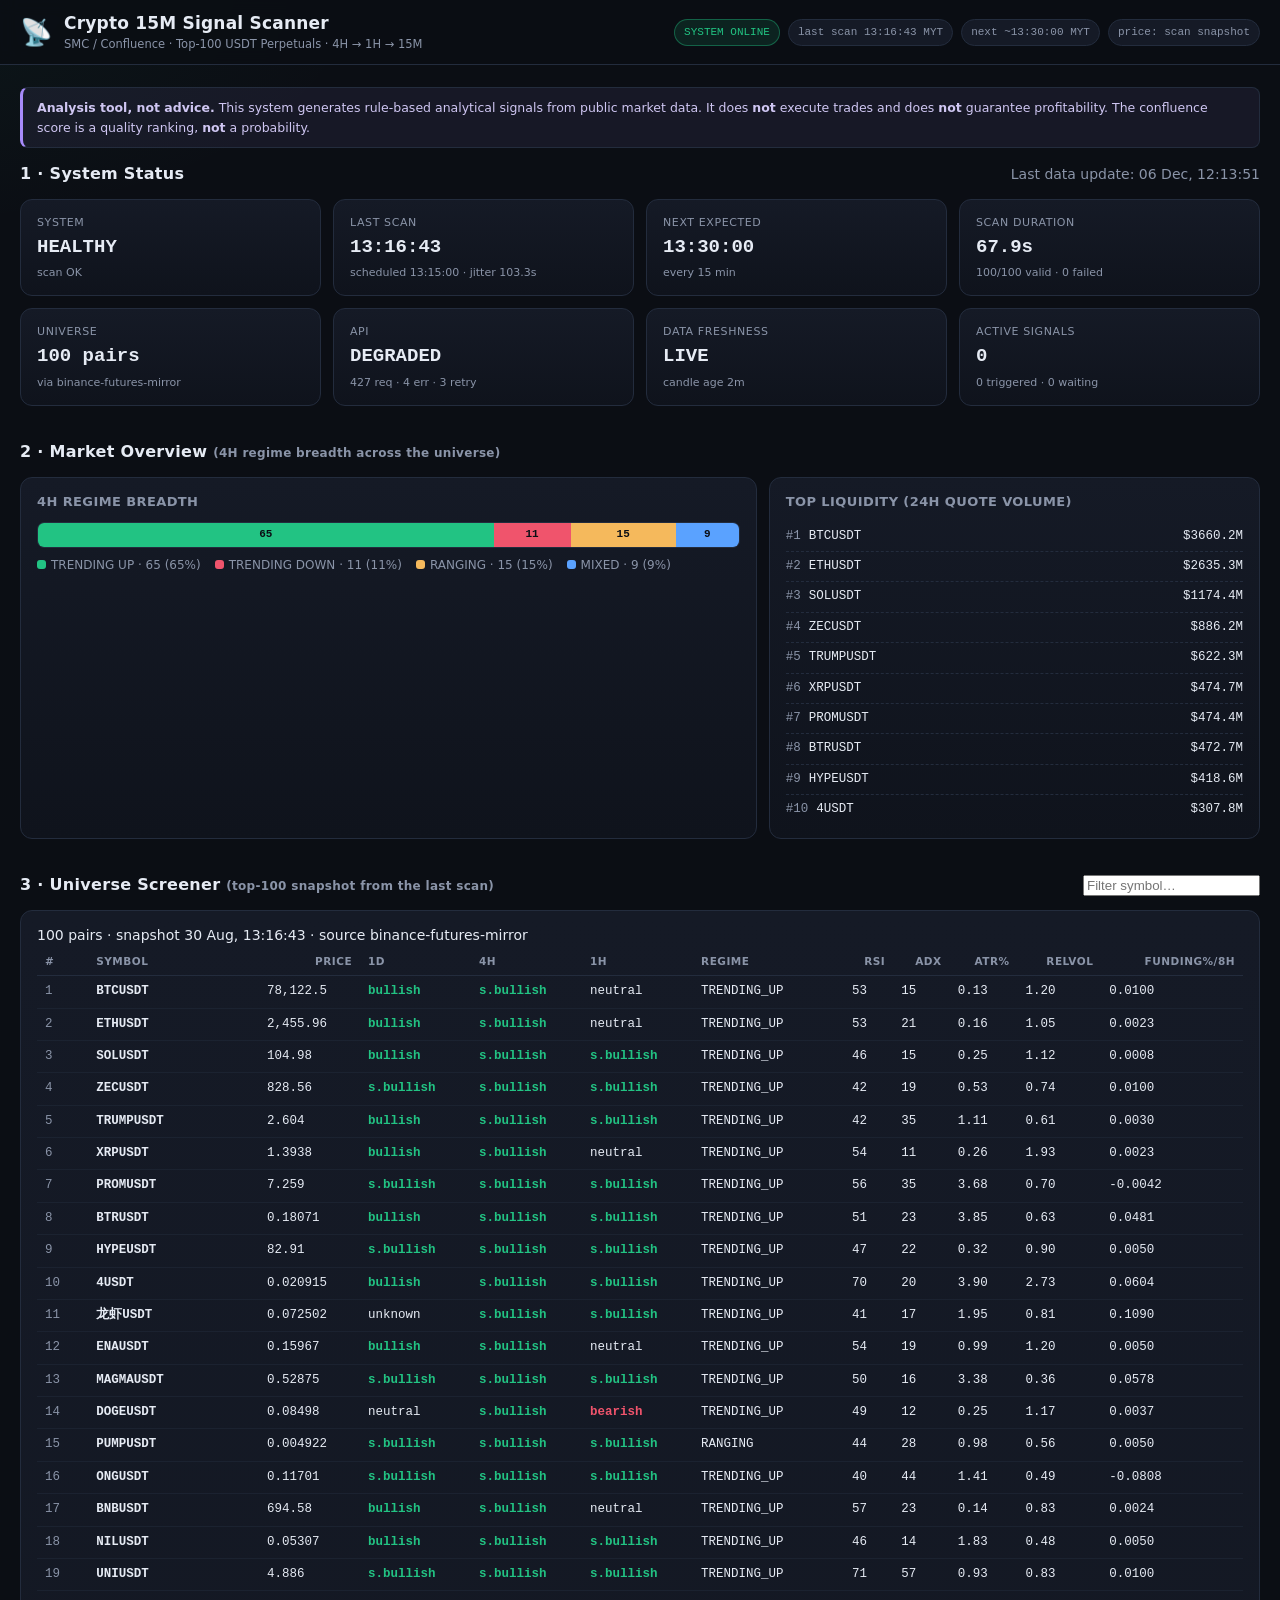
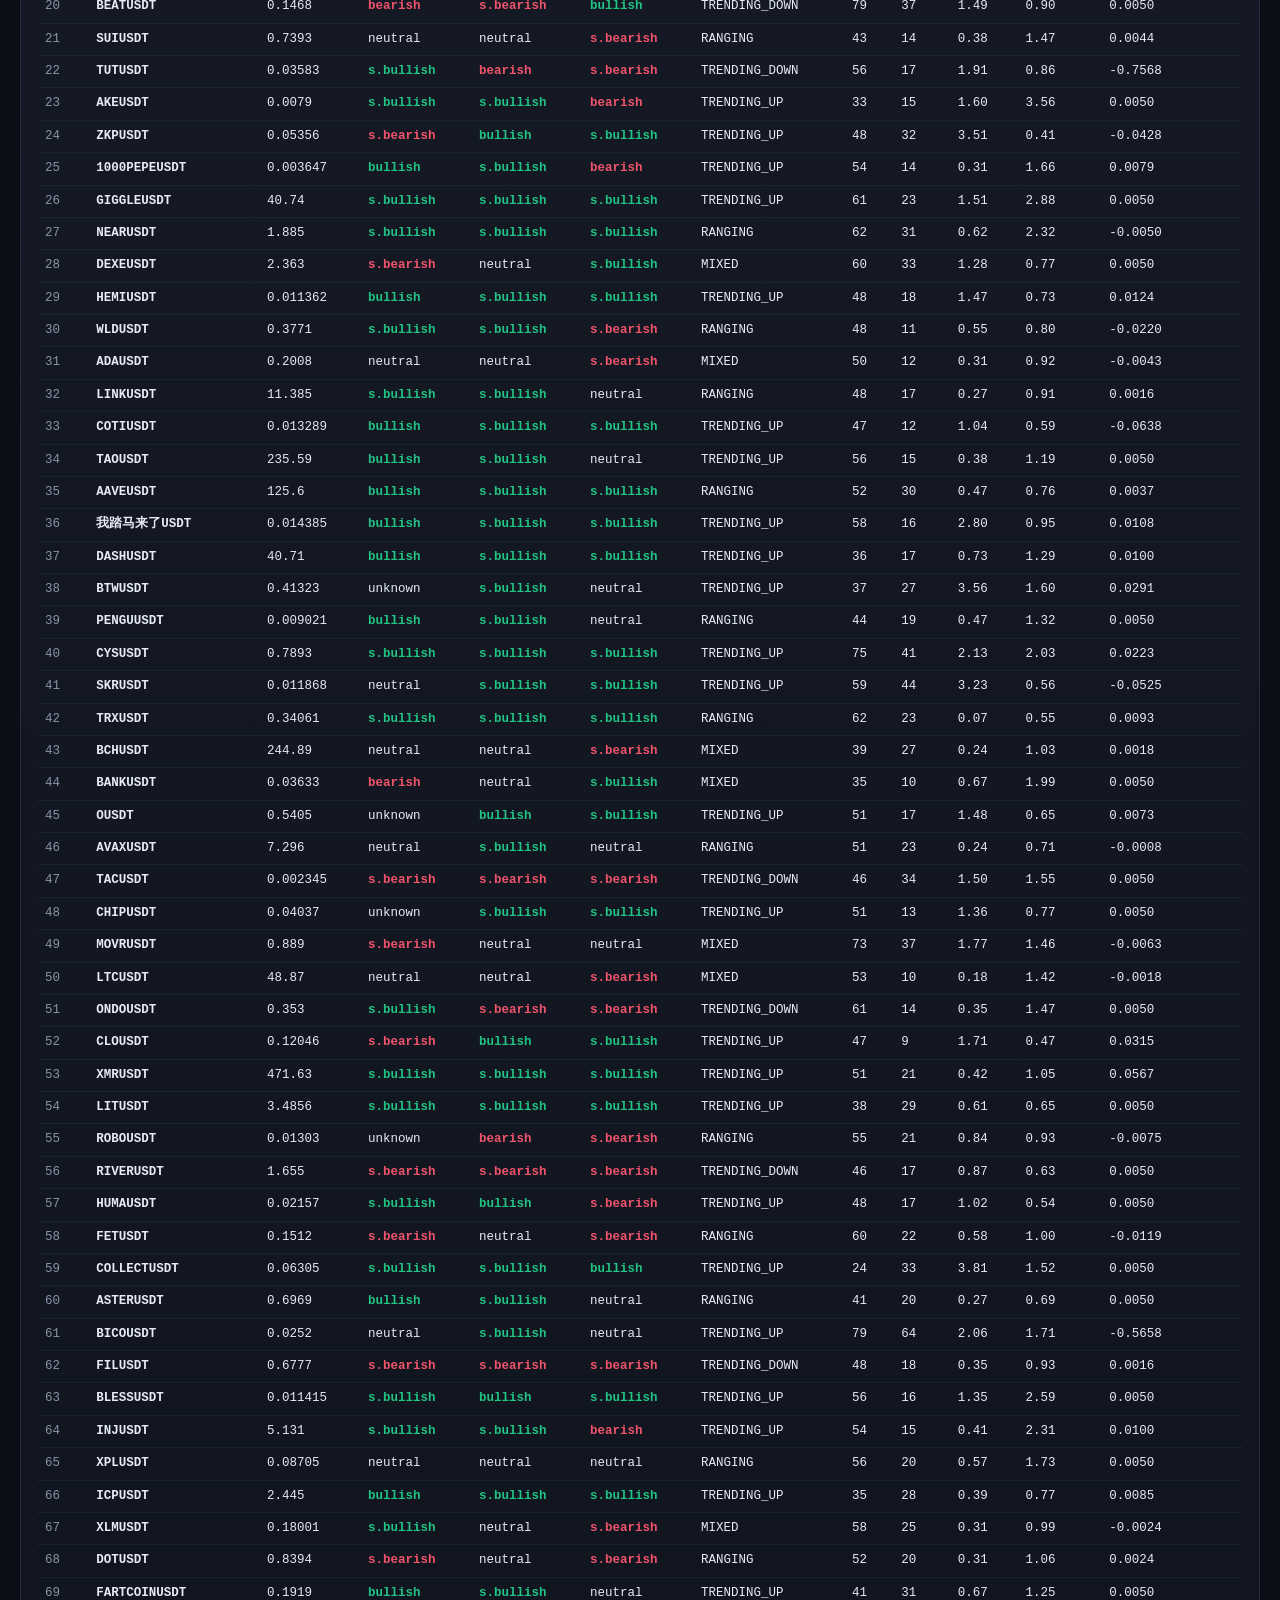
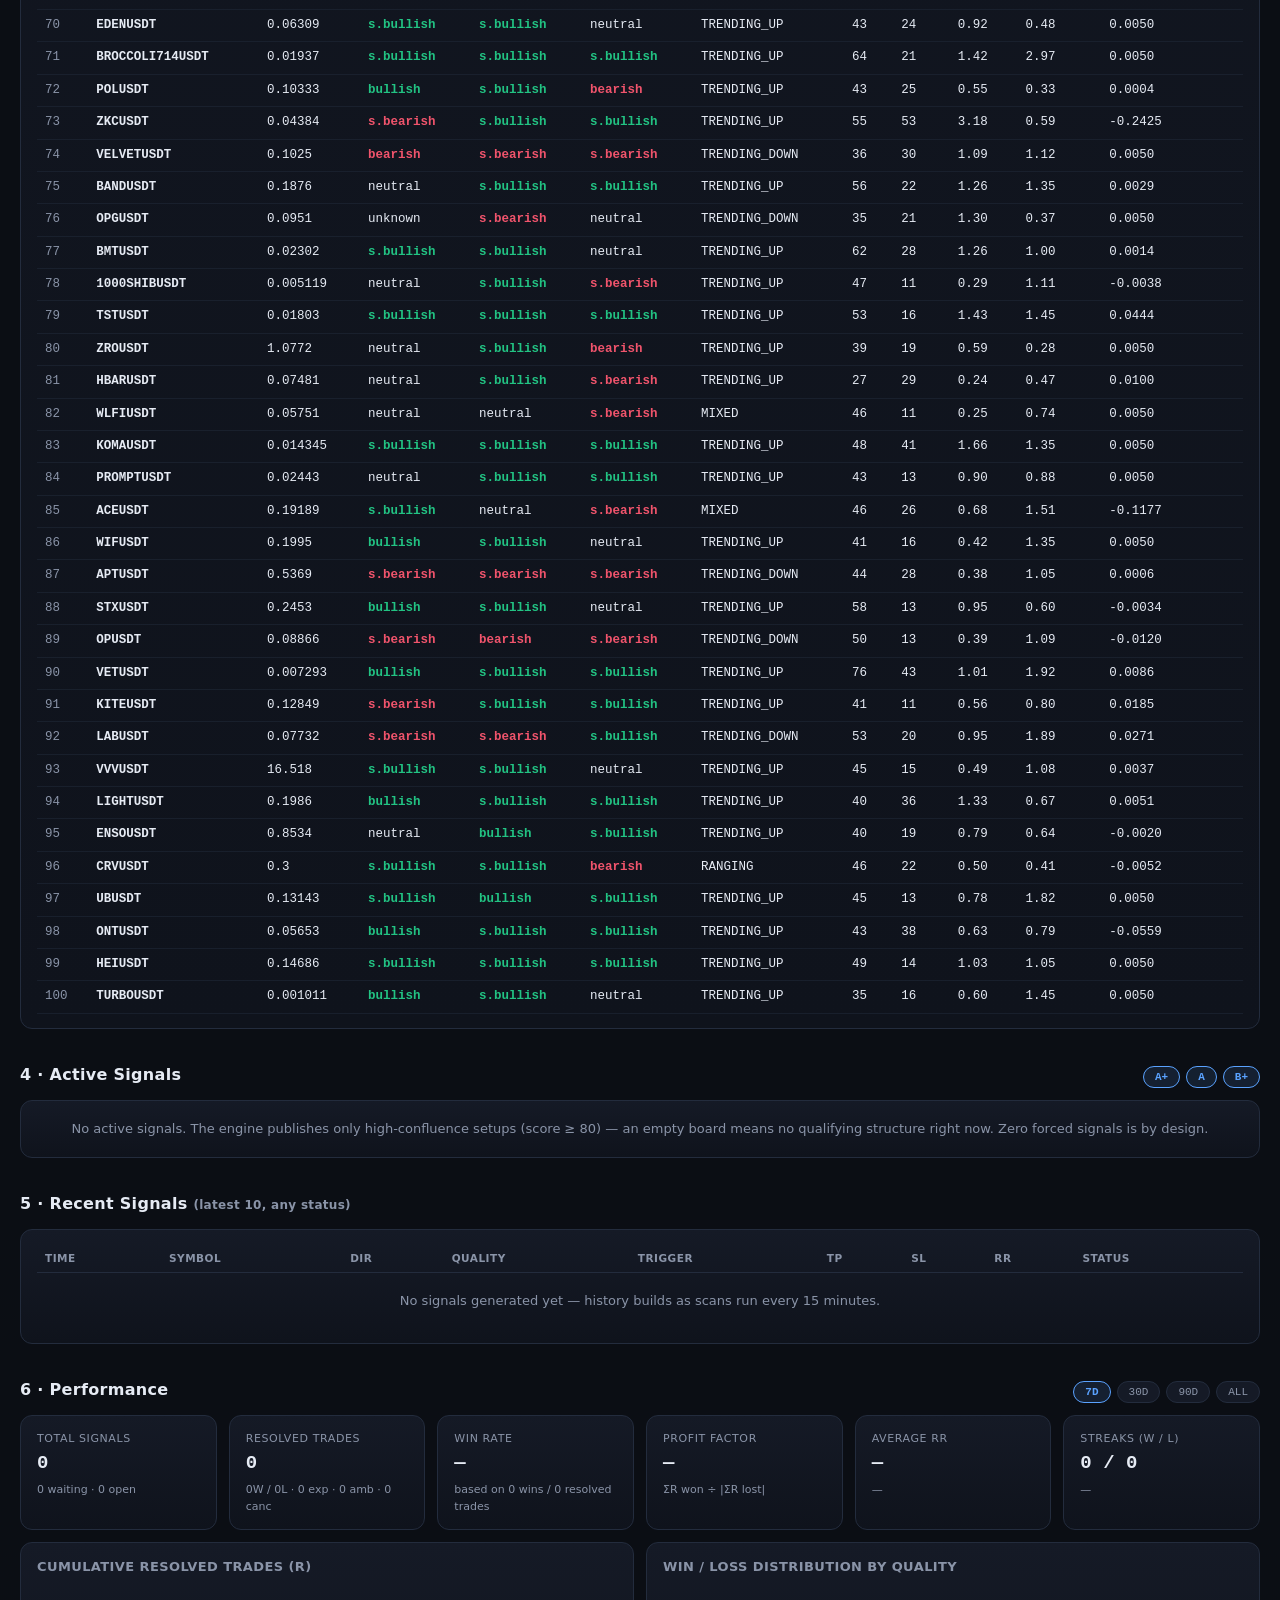
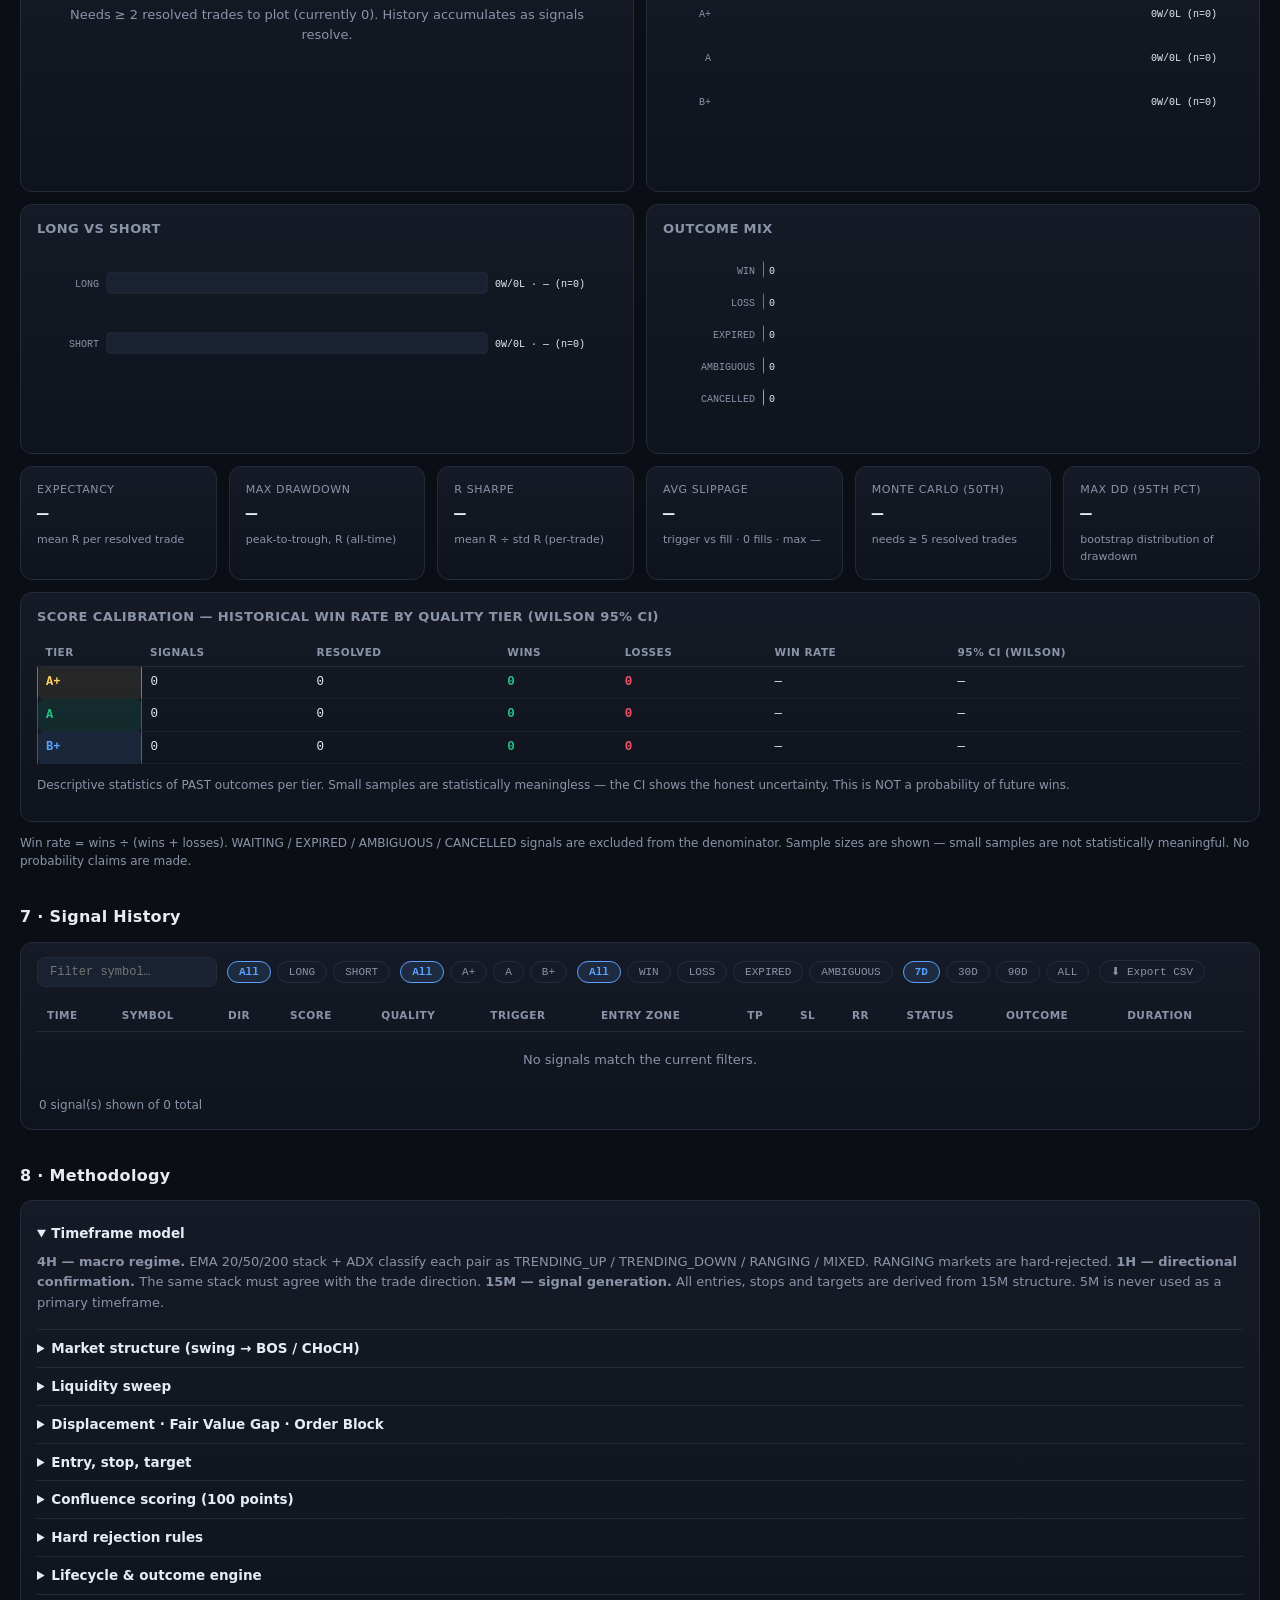
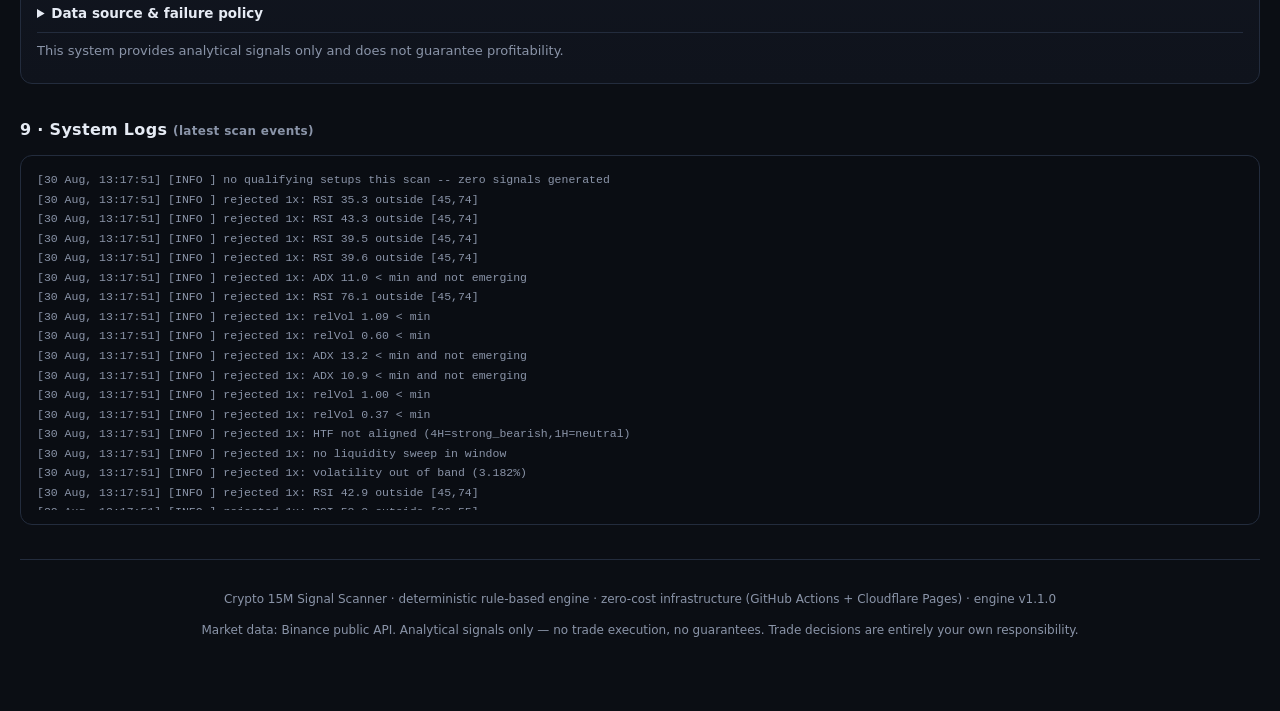
==== frontend/index.html @ 7f56899a "Add files via upload" ====
<!DOCTYPE html>
<html lang="en">
<head>
<meta charset="UTF-8">
<meta name="viewport" content="width=device-width, initial-scale=1.0">
<title>Crypto 15M Signal Scanner — SMC Confluence Dashboard</title>
<meta name="description" content="Rule-based multi-timeframe crypto signal scanner. Analytical signals only — not financial advice.">
<link rel="stylesheet" href="styles.css">
<link rel="manifest" href="manifest.webmanifest">
<link rel="icon" type="image/svg+xml" href="icon.svg">
<meta name="theme-color" content="#0b0e14">
<link rel="icon" href="data:image/svg+xml,<svg xmlns='http://www.w3.org/2000/svg' viewBox='0 0 100 100'><text y='.9em' font-size='90'>📡</text></svg>">
</head>
<body>
<header class="topbar">
  <div class="topbar-inner">
    <div class="brand">
      <span class="brand-icon">📡</span>
      <div>
        <h1>Crypto 15M Signal Scanner</h1>
        <p class="brand-sub">SMC / Confluence · Top-100 USDT Perpetuals · 4H → 1H → 15M</p>
      </div>
    </div>
    <div class="top-status" id="top-status">
      <span class="chip chip-idle" id="chip-health">…</span>
      <span class="chip" id="chip-lastscan">last scan —</span>
      <span class="chip" id="chip-nextscan">next —</span>
      <span class="chip" id="chip-price-mode">price feed —</span>
    </div>
  </div>
</header>

<main class="container">

  <div class="notice hidden" id="preview-notice">
    Data files can't be fetched in this context (opened as an offline file or a sandboxed
    preview). Showing the embedded snapshot instead — live prices still refresh in-browser
    when reachable. Host over HTTP (Cloudflare Pages / GitHub Pages / a local server) for
    fully auto-refreshing data.
  </div>
  <div class="notice warn hidden" id="health-notice"></div>
  <div class="notice disclaimer">
    <strong>Analysis tool, not advice.</strong> This system generates rule-based analytical
    signals from public market data. It does <strong>not</strong> execute trades and does
    <strong>not</strong> guarantee profitability. The confluence score is a quality ranking,
    <strong>not</strong> a probability.
  </div>

  <!-- ============ SYSTEM STATUS ============ -->
  <section id="system-status" class="section">
    <div class="section-head">
      <h2>1 · System Status</h2>
      <span class="muted" id="data-updated">Last data update: —</span>
    </div>
    <div class="grid grid-status">
      <div class="card stat"><span class="stat-label">System</span><span class="stat-value" id="st-system">—</span><span class="stat-sub" id="st-health-sub">—</span></div>
      <div class="card stat"><span class="stat-label">Last Scan</span><span class="stat-value" id="st-lastscan">—</span><span class="stat-sub" id="st-jitter">—</span></div>
      <div class="card stat"><span class="stat-label">Next Expected</span><span class="stat-value" id="st-nextscan">—</span><span class="stat-sub">every 15 min</span></div>
      <div class="card stat"><span class="stat-label">Scan Duration</span><span class="stat-value" id="st-duration">—</span><span class="stat-sub" id="st-symbols">—</span></div>
      <div class="card stat"><span class="stat-label">Universe</span><span class="stat-value" id="st-universe">—</span><span class="stat-sub" id="st-universe-src">—</span></div>
      <div class="card stat"><span class="stat-label">API</span><span class="stat-value" id="st-api">—</span><span class="stat-sub" id="st-api-reqs">—</span></div>
      <div class="card stat"><span class="stat-label">Data Freshness</span><span class="stat-value" id="st-fresh">—</span><span class="stat-sub" id="st-fresh-age">—</span></div>
      <div class="card stat"><span class="stat-label">Active Signals</span><span class="stat-value" id="st-active">—</span><span class="stat-sub" id="st-active-sub">—</span></div>
    </div>
  </section>

  <!-- ============ MARKET OVERVIEW ============ -->
  <section id="market-overview" class="section">
    <div class="section-head"><h2>2 · Market Overview <span class="muted small">(4H regime breadth across the universe)</span></h2></div>
    <div class="grid grid-overview">
      <div class="card overview-breadth">
        <h3>4H Regime Breadth</h3>
        <div class="breadth-bar" id="breadth-bar"></div>
        <div class="breadth-legend" id="breadth-legend"></div>
      </div>
      <div class="card overview-top">
        <h3>Top Liquidity (24h quote volume)</h3>
        <ol class="top-list" id="top-volume"></ol>
      </div>
    </div>
  </section>

  <!-- ============ SCREENER ============ -->
  <section id="screener" class="section">
    <div class="section-head">
      <h2>3 · Universe Screener <span class="muted small">(top-100 snapshot from the last scan)</span></h2>
      <input type="search" id="screener-search" placeholder="Filter symbol…">
    </div>
    <div class="card">
      <div class="screener-legend" id="screener-meta"></div>
      <div class="table-wrap screener-wrap">
        <table class="table compact" id="screener-table">
          <thead><tr>
            <th data-k="rank" class="sortable">#</th>
            <th data-k="symbol" class="sortable">Symbol</th>
            <th data-k="price" class="sortable num">Price</th>
            <th data-k="bias1d" class="sortable">1D</th>
            <th data-k="bias4h" class="sortable">4H</th>
            <th data-k="bias1h" class="sortable">1H</th>
            <th data-k="regime" class="sortable">Regime</th>
            <th data-k="rsi" class="sortable num">RSI</th>
            <th data-k="adx" class="sortable num">ADX</th>
            <th data-k="atrPercent" class="sortable num">ATR%</th>
            <th data-k="relVolume" class="sortable num">RelVol</th>
            <th data-k="fundingRatePct" class="sortable num">Funding%/8h</th>
          </tr></thead>
          <tbody></tbody>
        </table>
        <div class="empty small hidden" id="screener-empty">Screener appears after the first scan writes a universe snapshot.</div>
      </div>
    </div>
  </section>

  <!-- ============ ACTIVE SIGNALS ============ -->
  <section id="active-signals" class="section">
    <div class="section-head">
      <h2>4 · Active Signals</h2>
      <div class="filter-pills" id="active-filter">
        <button class="pill active" data-q="A+">A+</button>
        <button class="pill active" data-q="A">A</button>
        <button class="pill active" data-q="B+">B+</button>
      </div>
    </div>
    <div id="active-empty" class="card empty hidden">No active signals. The engine publishes only
      high-confluence setups (score ≥ 80) — an empty board means no qualifying structure right now.
      Zero forced signals is by design.</div>
    <div class="signal-grid" id="active-grid"></div>
  </section>

  <!-- ============ RECENT SIGNALS ============ -->
  <section id="recent-signals" class="section">
    <div class="section-head"><h2>5 · Recent Signals <span class="muted small">(latest 10, any status)</span></h2></div>
    <div class="card table-wrap">
      <table class="table compact" id="recent-table">
        <thead><tr><th>Time</th><th>Symbol</th><th>Dir</th><th>Quality</th><th>Trigger</th><th>TP</th><th>SL</th><th>RR</th><th>Status</th></tr></thead>
        <tbody></tbody>
      </table>
      <div class="empty small hidden" id="recent-empty">No signals generated yet — history builds as scans run every 15 minutes.</div>
    </div>
  </section>

  <!-- ============ PERFORMANCE ============ -->
  <section id="performance" class="section">
    <div class="section-head">
      <h2>6 · Performance</h2>
      <div class="filter-pills" id="perf-range">
        <button class="pill active" data-range="7">7D</button>
        <button class="pill" data-range="30">30D</button>
        <button class="pill" data-range="90">90D</button>
        <button class="pill" data-range="0">ALL</button>
      </div>
    </div>
    <div class="grid grid-perf">
      <div class="card stat"><span class="stat-label">Total Signals</span><span class="stat-value" id="pf-total">—</span><span class="stat-sub" id="pf-waiting">—</span></div>
      <div class="card stat"><span class="stat-label">Resolved Trades</span><span class="stat-value" id="pf-resolved">—</span><span class="stat-sub" id="pf-split">—</span></div>
      <div class="card stat"><span class="stat-label">Win Rate</span><span class="stat-value" id="pf-winrate">—</span><span class="stat-sub" id="pf-winrate-n">—</span></div>
      <div class="card stat"><span class="stat-label">Profit Factor</span><span class="stat-value" id="pf-pf">—</span><span class="stat-sub">ΣR won ÷ |ΣR lost|</span></div>
      <div class="card stat"><span class="stat-label">Average RR</span><span class="stat-value" id="pf-rr">—</span><span class="stat-sub" id="pf-score">—</span></div>
      <div class="card stat"><span class="stat-label">Streaks (W / L)</span><span class="stat-value" id="pf-streaks">—</span><span class="stat-sub" id="pf-times">—</span></div>
    </div>
    <div class="grid grid-charts">
      <div class="card chart-card"><h3>Cumulative resolved trades (R)</h3><div id="chart-equity" class="chart"></div></div>
      <div class="card chart-card"><h3>Win / loss distribution by quality</h3><div id="chart-quality" class="chart"></div></div>
      <div class="card chart-card"><h3>LONG vs SHORT</h3><div id="chart-direction" class="chart"></div></div>
      <div class="card chart-card"><h3>Outcome mix</h3><div id="chart-outcomes" class="chart"></div></div>
    </div>
    <div class="grid grid-perf" style="margin-top:12px">
      <div class="card stat"><span class="stat-label">Expectancy</span><span class="stat-value" id="pf-expectancy">—</span><span class="stat-sub">mean R per resolved trade</span></div>
      <div class="card stat"><span class="stat-label">Max Drawdown</span><span class="stat-value" id="pf-maxdd">—</span><span class="stat-sub">peak-to-trough, R (all-time)</span></div>
      <div class="card stat"><span class="stat-label">R Sharpe</span><span class="stat-value" id="pf-sharpe">—</span><span class="stat-sub">mean R ÷ std R (per-trade)</span></div>
      <div class="card stat"><span class="stat-label">Avg Slippage</span><span class="stat-value" id="pf-slip">—</span><span class="stat-sub" id="pf-slip-n">trigger vs fill, gap opens</span></div>
      <div class="card stat"><span class="stat-label">Monte Carlo (50th)</span><span class="stat-value" id="pf-mc">—</span><span class="stat-sub" id="pf-mc-sub">bootstrap of past R · not a prediction</span></div>
      <div class="card stat"><span class="stat-label">Max DD (95th pct)</span><span class="stat-value" id="pf-mcdd">—</span><span class="stat-sub">bootstrap distribution of drawdown</span></div>
    </div>
    <div class="card" style="margin-top:12px">
      <h3>Score calibration — historical win rate by quality tier (Wilson 95% CI)</h3>
      <div class="table-wrap">
        <table class="table compact" id="calibration-table">
          <thead><tr><th>Tier</th><th>Signals</th><th>Resolved</th><th>Wins</th><th>Losses</th><th>Win rate</th><th>95% CI (Wilson)</th></tr></thead>
          <tbody></tbody>
        </table>
      </div>
      <p class="muted small">Descriptive statistics of PAST outcomes per tier. Small samples are
        statistically meaningless — the CI shows the honest uncertainty. This is NOT a probability
        of future wins.</p>
    </div>
    <p class="muted small">Win rate = wins ÷ (wins + losses). WAITING / EXPIRED / AMBIGUOUS / CANCELLED
      signals are excluded from the denominator. Sample sizes are shown — small samples are not
      statistically meaningful. No probability claims are made.</p>
  </section>

  <!-- ============ SIGNAL HISTORY ============ -->
  <section id="signal-history" class="section">
    <div class="section-head"><h2>7 · Signal History</h2></div>
    <div class="card">
      <div class="history-controls">
        <input type="search" id="hist-search" placeholder="Filter symbol…">
        <div class="filter-pills" id="hist-direction">
          <button class="pill active" data-d="all">All</button>
          <button class="pill" data-d="long">LONG</button>
          <button class="pill" data-d="short">SHORT</button>
        </div>
        <div class="filter-pills" id="hist-quality">
          <button class="pill active" data-q="all">All</button>
          <button class="pill" data-q="A+">A+</button>
          <button class="pill" data-q="A">A</button>
          <button class="pill" data-q="B+">B+</button>
        </div>
        <div class="filter-pills" id="hist-outcome">
          <button class="pill active" data-o="all">All</button>
          <button class="pill" data-o="WIN">WIN</button>
          <button class="pill" data-o="LOSS">LOSS</button>
          <button class="pill" data-o="EXPIRED">EXPIRED</button>
          <button class="pill" data-o="AMBIGUOUS">AMBIGUOUS</button>
        </div>
        <div class="filter-pills" id="hist-range">
          <button class="pill active" data-range="7">7D</button>
          <button class="pill" data-range="30">30D</button>
          <button class="pill" data-range="90">90D</button>
          <button class="pill" data-range="0">ALL</button>
        </div>
        <button class="pill" id="csv-export" title="Export the filtered history to CSV">⬇ Export CSV</button>
      </div>
      <div class="table-wrap">
        <table class="table" id="history-table">
          <thead><tr>
            <th>Time</th><th>Symbol</th><th>Dir</th><th>Score</th><th>Quality</th>
            <th>Trigger</th><th>Entry Zone</th><th>TP</th><th>SL</th><th>RR</th>
            <th>Status</th><th>Outcome</th><th>Duration</th>
          </tr></thead>
          <tbody></tbody>
        </table>
        <div class="empty small hidden" id="history-empty">No signals match the current filters.</div>
      </div>
      <div class="muted small" id="history-count"></div>
    </div>
  </section>

  <!-- ============ METHODOLOGY ============ -->
  <section id="methodology" class="section">
    <div class="section-head"><h2>8 · Methodology</h2></div>
    <div class="card methodology">
      <details open><summary>Timeframe model</summary>
        <p><strong>4H — macro regime.</strong> EMA 20/50/200 stack + ADX classify each pair as
        TRENDING_UP / TRENDING_DOWN / RANGING / MIXED. RANGING markets are hard-rejected.
        <strong>1H — directional confirmation.</strong> The same stack must agree with the trade
        direction. <strong>15M — signal generation.</strong> All entries, stops and targets are
        derived from 15M structure. 5M is never used as a primary timeframe.</p></details>
      <details><summary>Market structure (swing → BOS / CHoCH)</summary>
        <p>Swing highs/lows are 2-bar fractals, only usable once <em>confirmed</em> two bars later
        (strictly no lookahead). A <strong>BOS</strong> is a <em>close</em> beyond the most recent
        confirmed swing in the trend direction (continuation). A <strong>CHoCH</strong> is a close
        against the established trend (character change). Wick breaks never count. HH/HL/LH/LL and
        equal-high/low pools (ATR tolerance) map the structure sequence.</p></details>
      <details><summary>Liquidity sweep</summary>
        <p>A candle wicks beyond a prior confirmed swing high/low (excursion ≤ 1× ATR) but
        <em>closes back</em> on the original side — a stop-hunt rejection proxy. Real
        breakout-and-acceptance is not classified as a sweep.</p></details>
      <details><summary>Displacement · Fair Value Gap · Order Block</summary>
        <p><strong>Displacement:</strong> candle body ≥ 1.5× ATR (institutional imbalance proxy).
        <strong>FVG (3-candle model):</strong> candle-3 low leaves a gap above candle-1 high
        (bullish) or below its low (bearish); gaps smaller than 0.1× ATR are ignored.
        <strong>Order Block:</strong> the last opposite-colour candle before a displacement that
        broke structure; zone = that candle's full range. These are price-action proxies — the
        system does not claim to see real institutional orders.</p></details>
      <details><summary>Entry, stop, target</summary>
        <p>Signals are <em>limit-of-intention</em> style: LONG trigger = confirmation-candle high
        + 0.1× ATR (buy-stop); entry zone = trigger − 0.5× ATR → trigger. A signal stays
        WAITING_TRIGGER until real price trades through the trigger. Stop = swept invalidation
        structure ± 0.5× ATR buffer (never a fixed percentage; rejected if &gt; 3.5× ATR).
        Targets are the nearest <em>real</em> swing-liquidity levels offering RR ≥ 2.5, preferring
        ≥ 3R when structure allows. Setups whose nearest realistic liquidity cannot fund the RR
        are rejected — TP is never fabricated.</p></details>
      <details><summary>Confluence scoring (100 points)</summary>
        <p>HTF alignment 20 · market structure 20 · liquidity/SMC 20 · momentum 15 · volume 10 ·
        volatility 5 · risk/reward 10. Tiers: <strong>A+ ≥ 90, A ≥ 85, B+ ≥ 80</strong> — anything
        below 80 is never published. The score ranks confluence quality; it is NOT a win
        probability.</p></details>
      <details><summary>Hard rejection rules</summary>
        <p>Regardless of score, a setup is rejected when: 4H and 1H both oppose the direction;
        RR &lt; 2.5; 4H regime is RANGING; ADX &lt; 15 with no emerging-trend evidence (DI aligned
        + ADX rising / DI spread ≥ 3); relative volume &lt; 1.2×; stop distance abnormal; entry
        pressed against major opposing structure; price has already displaced too far (late
        entry); data stale or candles missing; the symbol already has an active same-direction
        signal; a duplicate setup is inside the cooldown window; or any data-integrity check
        fails. Signals can never depend on future candles (replay-verified).</p></details>
      <details><summary>Lifecycle &amp; outcome engine</summary>
        <p>WAITING_TRIGGER → TRIGGERED (price trades the trigger; gap opens fill at the open) →
        WIN (TP) / LOSS (SL) / AMBIGUOUS (both touched in one candle and 1-minute data cannot
        determine order — never counted as a win) / CANCELLED (max holding 4h) / EXPIRED (no
        trigger within 12 × 15m candles). Signals are immutable after generation: entry, trigger,
        SL and TP are never rewritten (no repainting).</p></details>
      <details><summary>Data source &amp; failure policy</summary>
        <p>Binance USDⓈ-M public market data only (no API key, no account access). If data cannot
        be retrieved, the scan is marked degraded/failed, previous valid data is retained, and no
        simulated values are ever produced. Frontend prices are labelled LIVE only when the
        browser successfully refreshed them from the exchange.</p></details>
      <p class="muted">This system provides analytical signals only and does not guarantee profitability.</p>
    </div>
  </section>

  <!-- ============ SYSTEM LOGS ============ -->
  <section id="system-logs" class="section">
    <div class="section-head"><h2>9 · System Logs <span class="muted small">(latest scan events)</span></h2></div>
    <div class="card log-box"><pre id="log-box">—</pre></div>
  </section>

  <footer class="footer">
    <p>Crypto 15M Signal Scanner · deterministic rule-based engine · zero-cost infrastructure
      (GitHub Actions + Cloudflare Pages) · <span id="ft-version"></span></p>
    <p class="muted small">Market data: Binance public API. Analytical signals only — no trade
      execution, no guarantees. Trade decisions are entirely your own responsibility.</p>
  </footer>
</main>

<script src="app.js"></script>
</body>
</html>
---- frontend/styles.css ----
/* Crypto 15M Signal Scanner — dark professional theme (no external assets) */
:root {
  --bg: #0b0e14;
  --bg-2: #0f131c;
  --card: #151a26;
  --card-2: #1a2130;
  --line: #232c3d;
  --text: #e6ebf4;
  --muted: #8a94a8;
  --green: #22c383;
  --green-dim: rgba(34, 195, 131, .12);
  --red: #f0546c;
  --red-dim: rgba(240, 84, 108, .12);
  --amber: #f5b95c;
  --amber-dim: rgba(245, 185, 92, .12);
  --blue: #5aa2ff;
  --blue-dim: rgba(90, 162, 255, .12);
  --violet: #a78bfa;
  --gold: #ffd166;
  --font: "Inter", "Segoe UI", system-ui, -apple-system, Roboto, "Helvetica Neue", Arial, sans-serif;
  --mono: "JetBrains Mono", "SFMono-Regular", Consolas, "Liberation Mono", Menlo, monospace;
}

* { box-sizing: border-box; }
html { scroll-behavior: smooth; }
body {
  margin: 0;
  font-family: var(--font);
  background:
    radial-gradient(1100px 500px at 85% -10%, rgba(90, 162, 255, .07), transparent 60%),
    radial-gradient(900px 420px at -10% 0%, rgba(34, 195, 131, .05), transparent 55%),
    var(--bg);
  color: var(--text);
  font-size: 14px;
  line-height: 1.55;
}

/* ---------------- top bar ---------------- */
.topbar {
  position: sticky; top: 0; z-index: 50;
  background: rgba(11, 14, 20, .88);
  backdrop-filter: blur(8px);
  border-bottom: 1px solid var(--line);
}
.topbar-inner {
  max-width: 1280px; margin: 0 auto; padding: 10px 20px;
  display: flex; align-items: center; justify-content: space-between; gap: 14px; flex-wrap: wrap;
}
.brand { display: flex; align-items: center; gap: 12px; }
.brand-icon { font-size: 26px; }
.brand h1 { font-size: 17px; margin: 0; letter-spacing: .2px; }
.brand-sub { margin: 0; color: var(--muted); font-size: 11.5px; }
.top-status { display: flex; gap: 8px; flex-wrap: wrap; }
.chip {
  font-family: var(--mono); font-size: 11px; padding: 4px 9px; border-radius: 999px;
  border: 1px solid var(--line); background: var(--card); color: var(--muted); white-space: nowrap;
}
.chip-ok { color: var(--green); border-color: rgba(34,195,131,.4); background: var(--green-dim); }
.chip-warn { color: var(--amber); border-color: rgba(245,185,92,.4); background: var(--amber-dim); }
.chip-bad { color: var(--red); border-color: rgba(240,84,108,.4); background: var(--red-dim); }
.chip-idle { color: var(--muted); }

/* ---------------- layout ---------------- */
.container { max-width: 1280px; margin: 0 auto; padding: 22px 20px 60px; }
.section { margin-bottom: 34px; }
.section-head {
  display: flex; align-items: baseline; justify-content: space-between;
  gap: 12px; flex-wrap: wrap; margin-bottom: 12px;
}
.section-head h2 { font-size: 16px; margin: 0; letter-spacing: .3px; }
.muted { color: var(--muted); }
.small { font-size: 12px; }
.hidden { display: none !important; }

.notice {
  border: 1px solid var(--line); border-left: 3px solid var(--blue);
  background: var(--blue-dim); border-radius: 8px;
  padding: 10px 14px; margin-bottom: 14px; font-size: 12.5px; color: #c7d4ea;
}
.notice.warn { border-left-color: var(--amber); background: var(--amber-dim); color: #f0d9b8; }
.notice.disclaimer { border-left-color: var(--violet); background: rgba(167,139,250,.08); color: #cfc6f2; }

.grid { display: grid; gap: 12px; }
.grid-status { grid-template-columns: repeat(4, 1fr); }
.grid-overview { grid-template-columns: 3fr 2fr; }
.grid-perf { grid-template-columns: repeat(6, 1fr); }
.grid-charts { grid-template-columns: repeat(2, 1fr); margin-top: 12px; }

.card {
  background: linear-gradient(180deg, var(--card), var(--bg-2));
  border: 1px solid var(--line); border-radius: 12px; padding: 14px 16px;
}
.card h3 { margin: 0 0 10px; font-size: 13px; color: var(--muted); font-weight: 600; letter-spacing: .4px; text-transform: uppercase; }

.stat { display: flex; flex-direction: column; gap: 2px; }
.stat-label { font-size: 11px; text-transform: uppercase; letter-spacing: .6px; color: var(--muted); }
.stat-value { font-size: 19px; font-weight: 700; font-family: var(--mono); }
.stat-sub { font-size: 11px; color: var(--muted); }

/* ---------------- market overview ---------------- */
.breadth-bar { display: flex; height: 26px; border-radius: 7px; overflow: hidden; border: 1px solid var(--line); }
.breadth-bar .seg { display: flex; align-items: center; justify-content: center; font-size: 11px; font-family: var(--mono); color: #0b0e14; font-weight: 700; min-width: 0; white-space: nowrap; overflow: hidden; }
.breadth-legend { display: flex; gap: 14px; margin-top: 8px; font-size: 12px; color: var(--muted); flex-wrap: wrap; }
.dot { display: inline-block; width: 9px; height: 9px; border-radius: 3px; margin-right: 5px; }
.top-list { margin: 0; padding-left: 0; list-style: none; counter-reset: top; }
.top-list li {
  display: flex; justify-content: space-between; padding: 5px 0;
  border-bottom: 1px dashed var(--line); font-family: var(--mono); font-size: 12.5px;
}
.top-list li:last-child { border-bottom: 0; }
.top-list .rank { color: var(--muted); margin-right: 8px; }

/* ---------------- signal cards ---------------- */
.signal-grid { display: grid; grid-template-columns: repeat(auto-fill, minmax(330px, 1fr)); gap: 12px; }
.sig-card { border-radius: 12px; border: 1px solid var(--line); background: linear-gradient(180deg, var(--card), var(--bg-2)); overflow: hidden; }
.sig-card.long { border-color: rgba(34, 195, 131, .35); }
.sig-card.short { border-color: rgba(240, 84, 108, .35); }
.sig-head { display: flex; align-items: center; justify-content: space-between; padding: 10px 14px; border-bottom: 1px solid var(--line); }
.sig-symbol { font-family: var(--mono); font-weight: 700; font-size: 15px; letter-spacing: .4px; }
.sig-dir { font-family: var(--mono); font-size: 11px; font-weight: 800; padding: 3px 9px; border-radius: 6px; }
.long .sig-dir { background: var(--green-dim); color: var(--green); }
.short .sig-dir { background: var(--red-dim); color: var(--red); }
.sig-quality { font-family: var(--mono); font-size: 12px; font-weight: 800; padding: 3px 9px; border-radius: 6px; border: 1px solid; }
.q-A\+ { color: var(--gold); border-color: rgba(255, 209, 102, .5); background: rgba(255,209,102,.08); }
.q-A { color: var(--green); border-color: rgba(34,195,131,.5); background: var(--green-dim); }
.q-B\+ { color: var(--blue); border-color: rgba(90,162,255,.5); background: var(--blue-dim); }

.sig-price-row { display: flex; gap: 10px; padding: 10px 14px; }
.price-box { flex: 1; border: 1px solid var(--line); border-radius: 9px; padding: 8px 10px; background: var(--card-2); }
.price-box .lbl { font-size: 10px; text-transform: uppercase; letter-spacing: .5px; color: var(--muted); display: flex; justify-content: space-between; }
.price-box .val { font-family: var(--mono); font-size: 15px; font-weight: 700; margin-top: 2px; }
.price-box .sub { font-size: 10.5px; color: var(--muted); font-family: var(--mono); }
.trigger-gap { color: var(--muted); font-family: var(--mono); font-size: 11px; margin-top: 3px; }

.sig-levels { padding: 4px 14px 10px; display: grid; grid-template-columns: 1fr 1fr 1fr; gap: 8px; }
.lvl { border-radius: 8px; padding: 7px 9px; border: 1px solid var(--line); background: var(--card-2); }
.lvl .lbl { font-size: 10px; color: var(--muted); text-transform: uppercase; letter-spacing: .5px; }
.lvl .val { font-family: var(--mono); font-size: 13px; font-weight: 600; }
.lvl.tp .val { color: var(--green); }
.lvl.sl .val { color: var(--red); }
.lvl.rr .val { color: var(--amber); }

.sig-meta { padding: 8px 14px; border-top: 1px solid var(--line); display: flex; flex-wrap: wrap; gap: 6px; }
.tag { font-family: var(--mono); font-size: 10.5px; padding: 3px 8px; border-radius: 5px; background: var(--card-2); border: 1px solid var(--line); color: var(--muted); }
.tag b { color: var(--text); font-weight: 600; }
.tag.on { color: var(--green); border-color: rgba(34,195,131,.35); }
.tag.off { opacity: .6; }
.sig-status { padding: 8px 14px 12px; display: flex; justify-content: space-between; align-items: center; }
.status-badge { font-family: var(--mono); font-size: 11.5px; font-weight: 800; padding: 4px 10px; border-radius: 6px; }
.st-WAITING_TRIGGER { background: var(--blue-dim); color: var(--blue); }
.st-TRIGGERED { background: var(--amber-dim); color: var(--amber); }
.st-WIN { background: var(--green-dim); color: var(--green); }
.st-LOSS { background: var(--red-dim); color: var(--red); }
.st-EXPIRED, .st-CANCELLED, .st-AMBIGUOUS { background: var(--card-2); color: var(--muted); }
.sig-time { font-size: 10.5px; color: var(--muted); font-family: var(--mono); }

/* ---------------- tables ---------------- */
.table-wrap { overflow-x: auto; }
.table { width: 100%; border-collapse: collapse; font-size: 12.5px; }
.table th {
  text-align: left; font-size: 10.5px; text-transform: uppercase; letter-spacing: .5px;
  color: var(--muted); padding: 8px 10px; border-bottom: 1px solid var(--line); white-space: nowrap;
}
.table td { padding: 7px 10px; border-bottom: 1px solid rgba(35, 44, 61, .5); white-space: nowrap; font-family: var(--mono); }
.table tbody tr:hover { background: rgba(90, 162, 255, .04); }
.table .num { text-align: right; }
.table.compact td, .table.compact th { padding: 6px 8px; }
.dir-l { color: var(--green); font-weight: 700; }
.dir-s { color: var(--red); font-weight: 700; }
.empty { color: var(--muted); font-size: 13px; padding: 18px; text-align: center; }

/* ---------------- controls ---------------- */
.filter-pills { display: flex; gap: 6px; flex-wrap: wrap; }
.pill {
  font-family: var(--mono); font-size: 11px; padding: 4px 11px; cursor: pointer;
  border-radius: 999px; border: 1px solid var(--line); background: var(--card); color: var(--muted);
  transition: all .15s;
}
.pill:hover { border-color: var(--blue); color: var(--text); }
.pill.active { background: var(--blue-dim); border-color: var(--blue); color: var(--blue); font-weight: 700; }
.history-controls { display: flex; gap: 10px; flex-wrap: wrap; align-items: center; margin-bottom: 12px; }
#hist-search {
  background: var(--card-2); border: 1px solid var(--line); color: var(--text);
  border-radius: 8px; padding: 7px 12px; font-family: var(--mono); font-size: 12px; width: 180px; outline: none;
}
#hist-search:focus { border-color: var(--blue); }
#history-count { padding: 8px 2px 0; }

/* ---------------- charts ---------------- */
.chart-card .chart { min-height: 190px; }
.chart svg { width: 100%; height: 190px; display: block; }
.chart .axis-label { font-size: 10px; fill: var(--muted); font-family: var(--mono); }
.chart .bar-label { font-size: 10px; fill: var(--text); font-family: var(--mono); }
.chart .grid-line { stroke: var(--line); stroke-width: 1; stroke-dasharray: 3 4; }
.chart .zero-line { stroke: var(--muted); stroke-width: 1; }

/* ---------------- methodology & logs ---------------- */
.methodology details { border-bottom: 1px solid var(--line); padding: 8px 0; }
.methodology summary { cursor: pointer; font-weight: 600; font-size: 13.5px; color: var(--text); }
.methodology p { color: var(--muted); font-size: 13px; margin: 8px 0; }
.log-box { background: #0a0d13; }
.log-box pre {
  margin: 0; font-family: var(--mono); font-size: 11.5px; line-height: 1.7;
  color: #9fb0c8; max-height: 340px; overflow-y: auto; white-space: pre-wrap;
}
.log-box .lv-info { color: var(--muted); }
.log-box .lv-warn { color: var(--amber); }
.log-box .lv-error { color: var(--red); }

.footer { border-top: 1px solid var(--line); padding-top: 18px; text-align: center; font-size: 12px; color: var(--muted); }

/* ---------------- responsive ---------------- */
@media (max-width: 1080px) {
  .grid-status { grid-template-columns: repeat(2, 1fr); }
  .grid-perf { grid-template-columns: repeat(3, 1fr); }
  .grid-overview { grid-template-columns: 1fr; }
}
@media (max-width: 640px) {
  .topbar-inner { padding: 10px 14px; }
  .container { padding: 16px 12px 40px; }
  .grid-status, .grid-perf, .grid-charts { grid-template-columns: 1fr; }
  .signal-grid { grid-template-columns: 1fr; }
  .brand h1 { font-size: 15px; }
  .stat-value { font-size: 17px; }
  .top-status { width: 100%; }
}
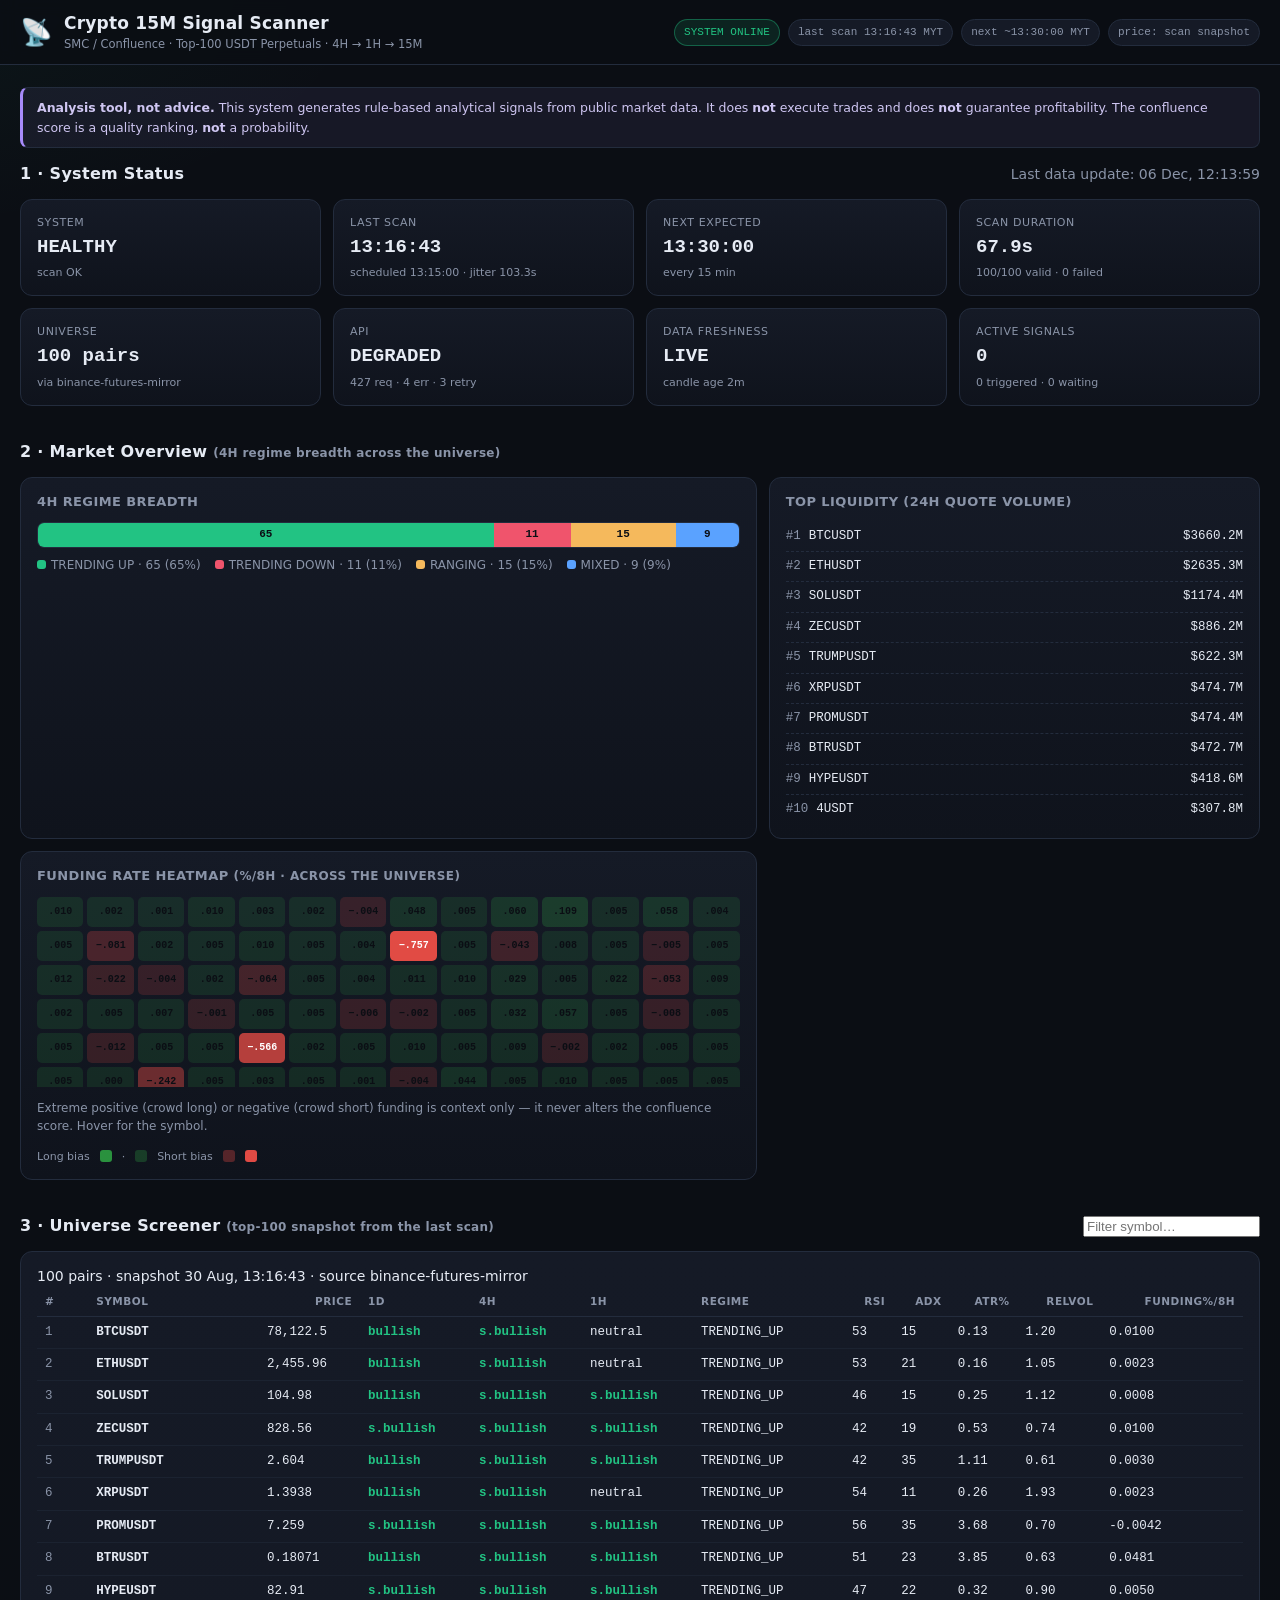
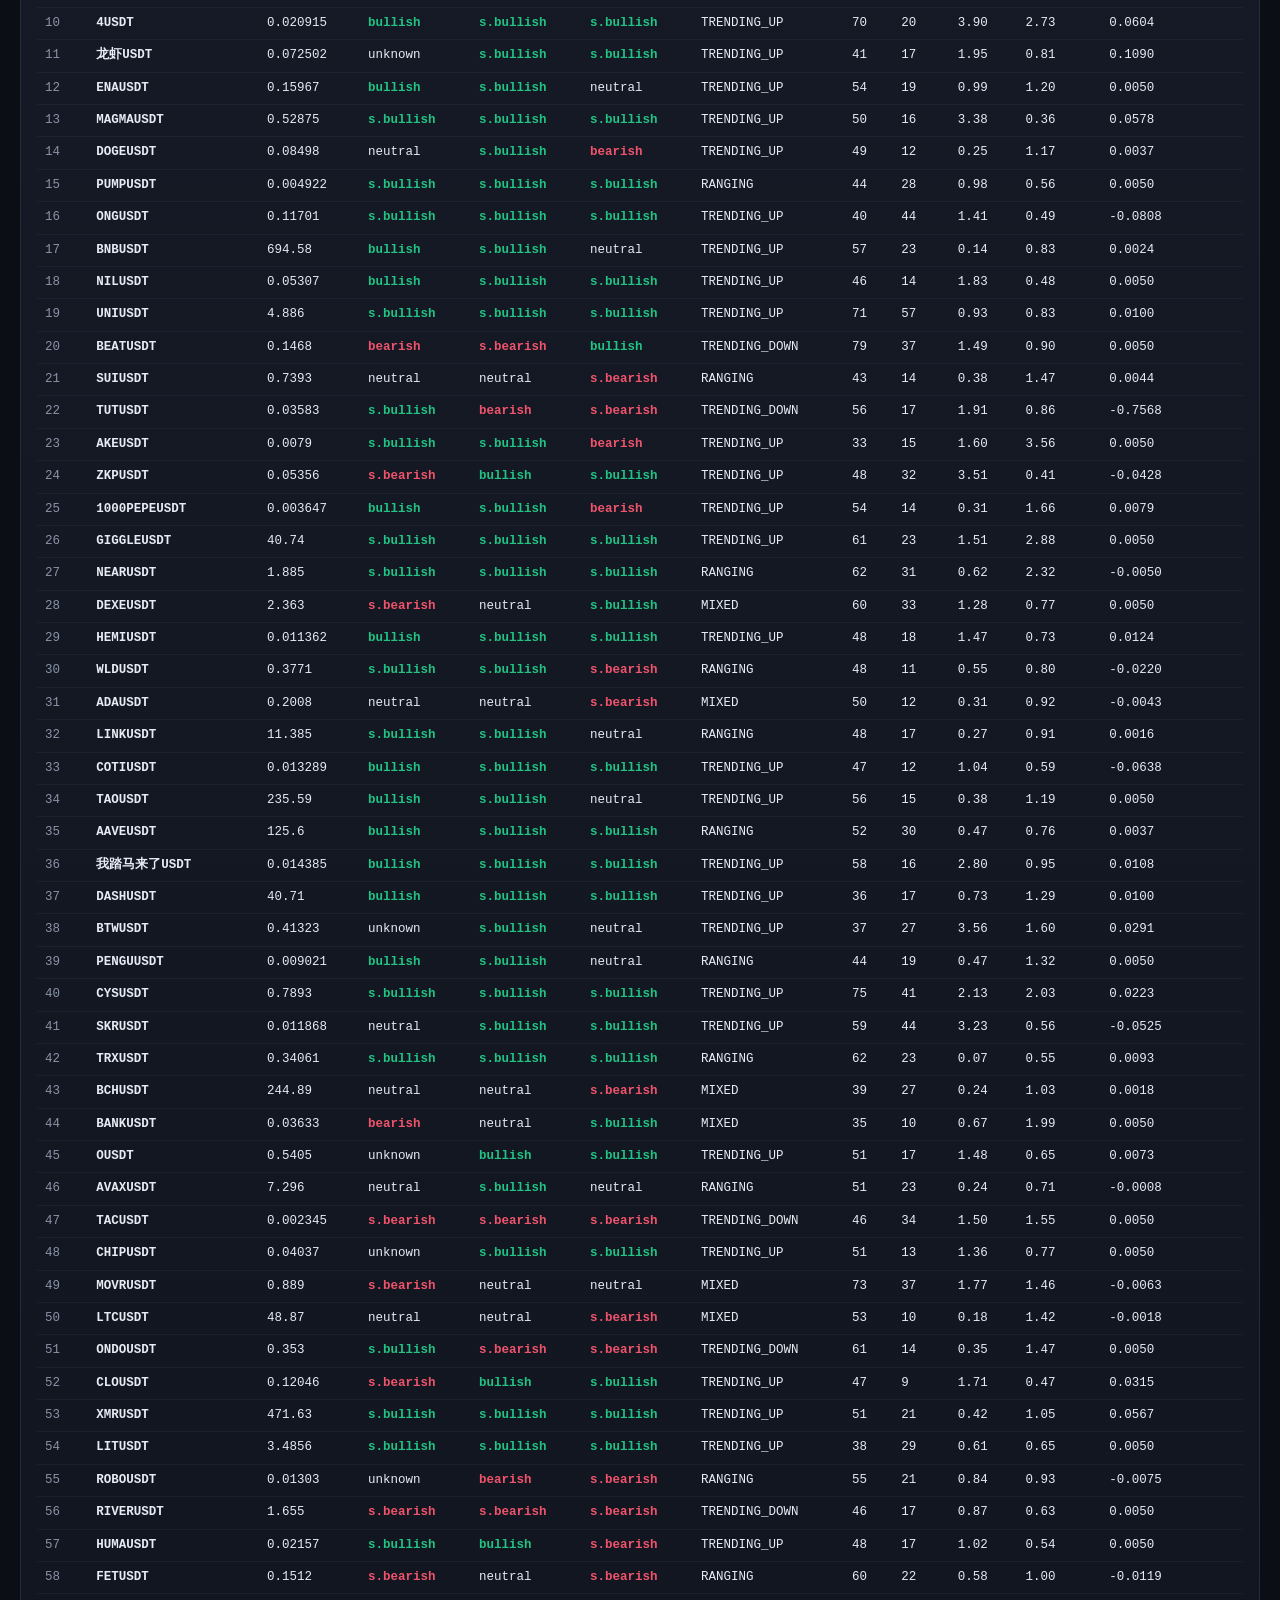
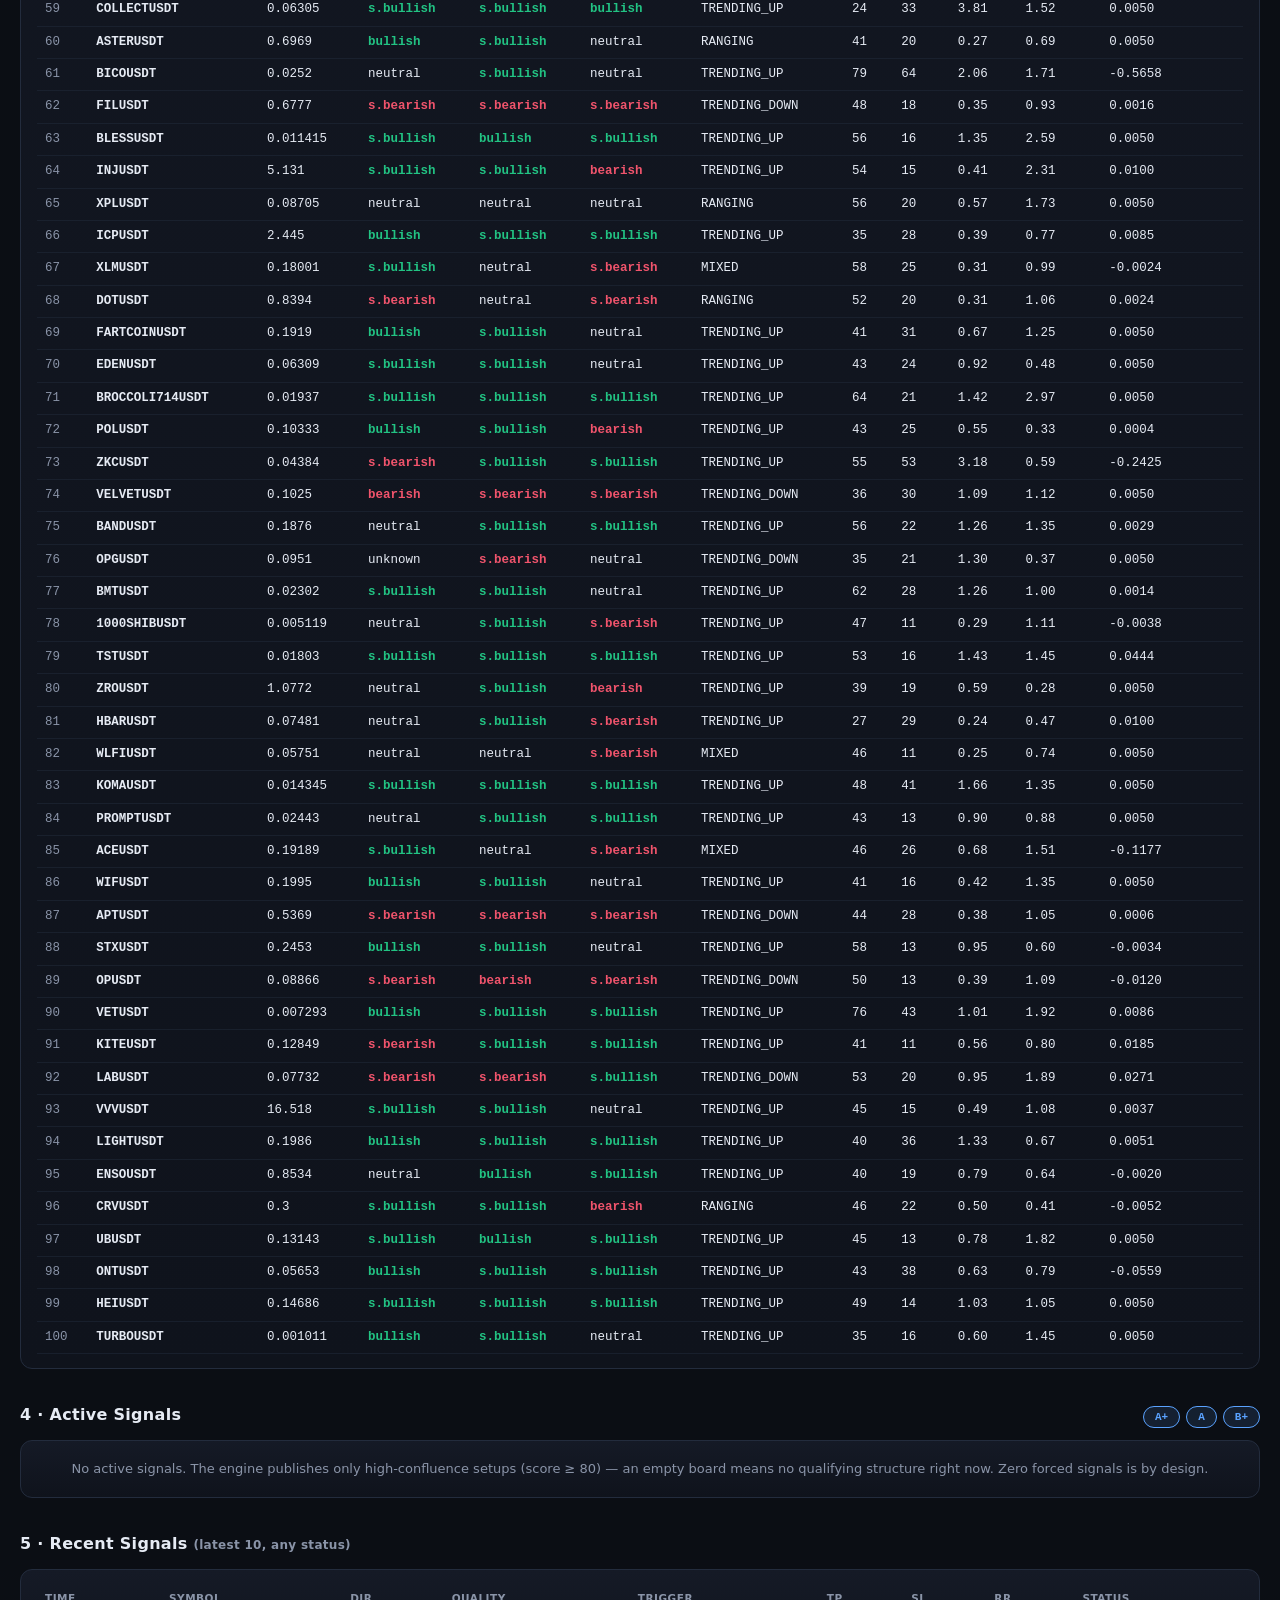
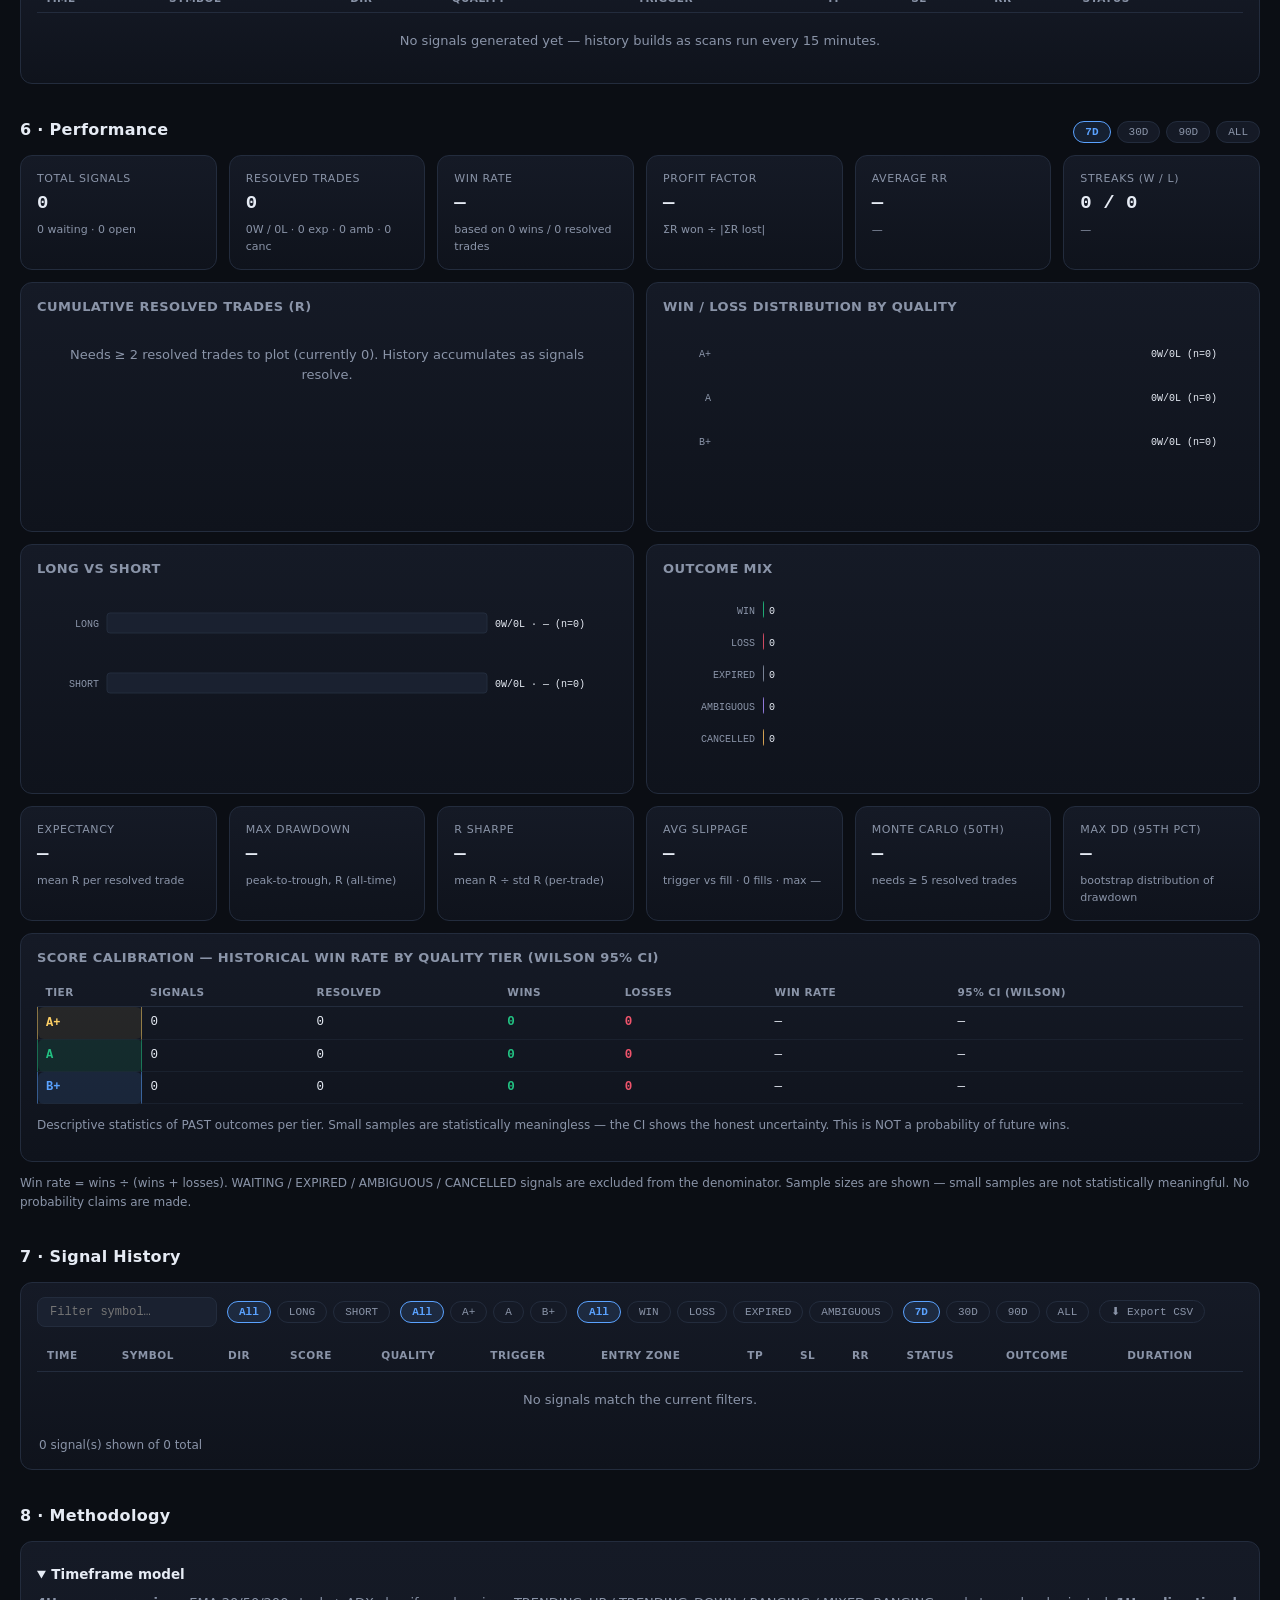
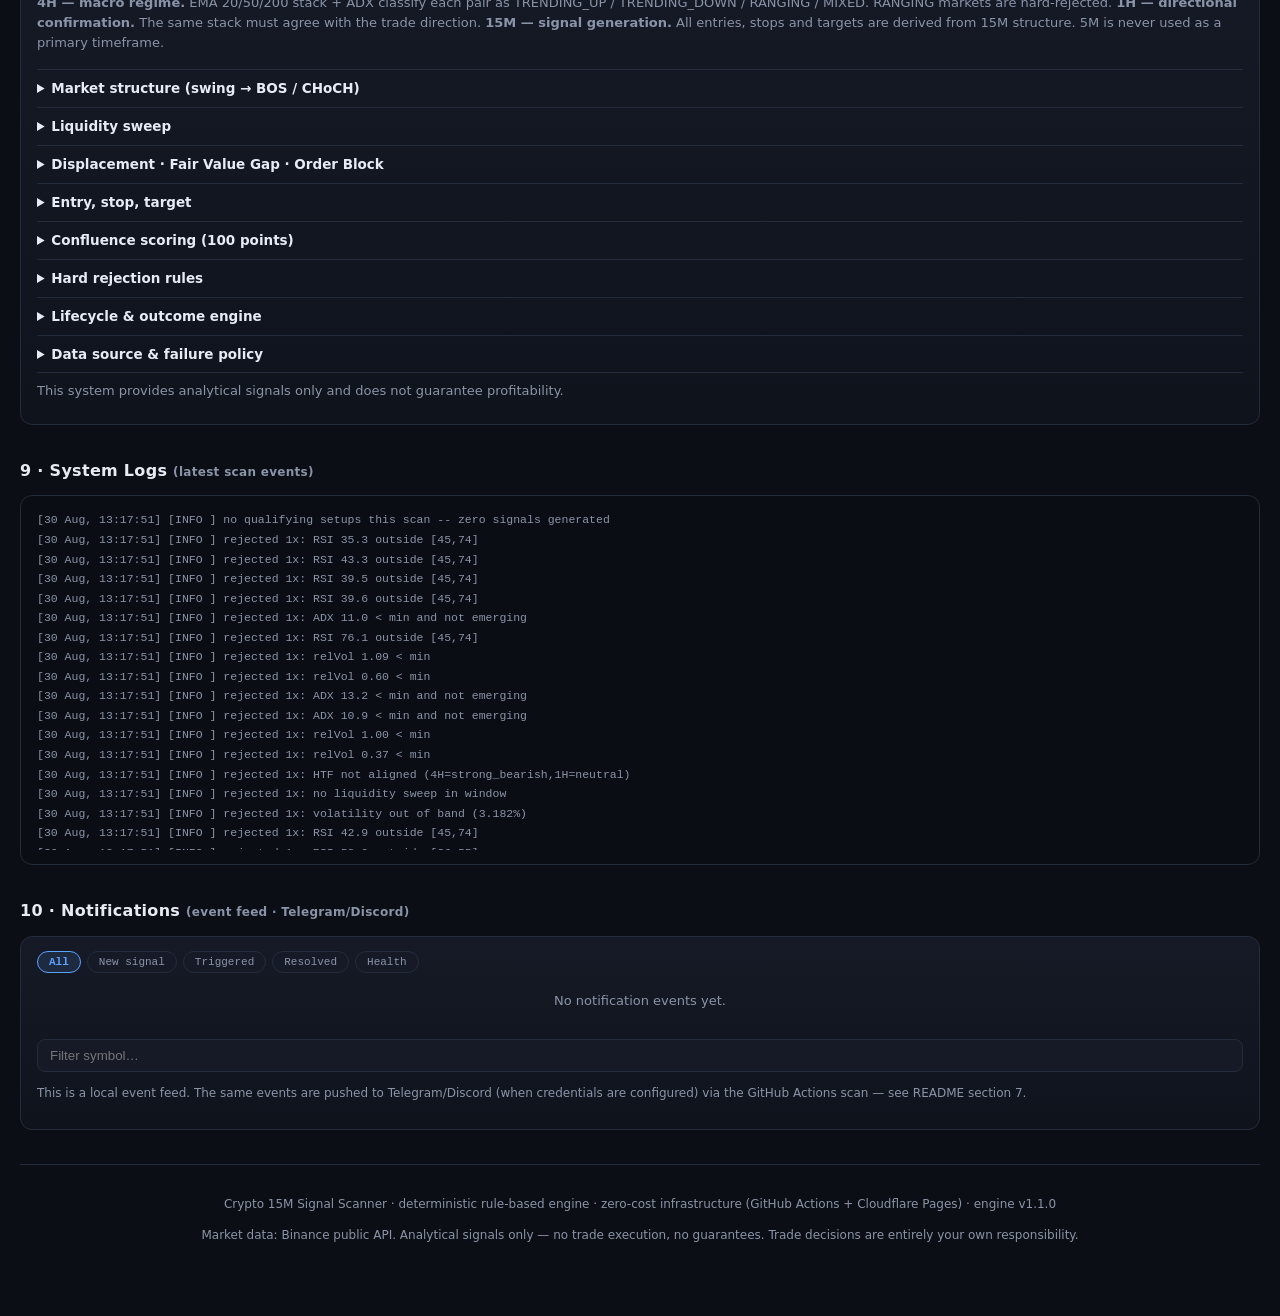
==== commit 8926e235: "feat: v1.2 — notifications, mini charts, funding heatmap (code) - Add scanner/notifications.py: even" ====
--- a/frontend/index.html
+++ b/frontend/index.html
@@ -76,6 +76,12 @@
       <div class="card overview-top">
         <h3>Top Liquidity (24h quote volume)</h3>
         <ol class="top-list" id="top-volume"></ol>
+      </div>
+      <div class="card overview-funding">
+        <h3>Funding Rate Heatmap <span class="muted small">(%/8h · across the universe)</span></h3>
+        <div class="funding-grid" id="funding-grid"></div>
+        <p class="muted small">Extreme positive (crowd long) or negative (crowd short) funding is
+          context only — it never alters the confluence score. Hover for the symbol.</p>
       </div>
     </div>
   </section>
@@ -305,6 +311,25 @@
     <div class="card log-box"><pre id="log-box">—</pre></div>
   </section>
 
+  <!-- ============ NOTIFICATIONS ============ -->
+  <section id="notifications" class="section">
+    <div class="section-head"><h2>10 · Notifications <span class="muted small">(event feed · Telegram/Discord)</span></h2></div>
+    <div class="card">
+      <div class="filter-pills" id="notif-kind">
+        <button class="pill active" data-n="all">All</button>
+        <button class="pill" data-n="new_signal">New signal</button>
+        <button class="pill" data-n="triggered">Triggered</button>
+        <button class="pill" data-n="resolved">Resolved</button>
+        <button class="pill" data-n="scan_health">Health</button>
+      </div>
+      <div id="notif-empty" class="empty small hidden">No notification events yet.</div>
+      <ul id="notif-list" class="notif-list"></ul>
+      <input type="search" id="notif-search" class="notif-search" placeholder="Filter symbol…">
+      <p class="muted small">This is a local event feed. The same events are pushed to Telegram/Discord
+        (when credentials are configured) via the GitHub Actions scan — see README section 7.</p>
+    </div>
+  </section>
+
   <footer class="footer">
     <p>Crypto 15M Signal Scanner · deterministic rule-based engine · zero-cost infrastructure
       (GitHub Actions + Cloudflare Pages) · <span id="ft-version"></span></p>
--- a/frontend/styles.css
+++ b/frontend/styles.css
@@ -224,3 +224,40 @@
   .stat-value { font-size: 17px; }
   .top-status { width: 100%; }
 }
+
+/* ---------------- funding heatmap ---------------- */
+.funding-grid { display: grid; grid-template-columns: repeat(auto-fill, minmax(44px, 1fr)); gap: 4px; max-height: 190px; overflow-y: auto; }
+.funding-cell {
+  position: relative; min-height: 30px; border-radius: 5px; font-family: var(--mono);
+  font-size: 10px; color: #0b0e14; display: flex; align-items: center; justify-content: center;
+  cursor: pointer; font-weight: 600;
+}
+.funding-cell .f-tip {
+  position: absolute; bottom: 102%; left: 50%; transform: translateX(-50%);
+  background: #151b26; color: var(--text); border: 1px solid var(--line); border-radius: 4px;
+  padding: 2px 6px; font-size: 10px; white-space: nowrap; opacity: 0; pointer-events: none; transition: opacity .12s;
+}
+.funding-cell:hover .f-tip { opacity: 1; }
+.funding-legend { display: flex; gap: 10px; margin-top: 10px; font-size: 11px; color: var(--muted); align-items: center; flex-wrap: wrap; }
+.funding-legend .lut { display: inline-flex; width: 12px; height: 12px; border-radius: 3px; }
+
+/* ---------------- notifications ---------------- */
+.notif-list { list-style: none; margin: 0; padding: 0; max-height: 320px; overflow-y: auto; }
+.notif-list li {
+  display: flex; gap: 10px; align-items: flex-start; padding: 8px 6px; font-size: 13px;
+  border-bottom: 1px solid var(--line); color: var(--text);
+}
+.notif-list li:last-child { border-bottom: none; }
+.notif-kind { flex: 0 0 auto; font-size: 10px; padding: 2px 8px; border-radius: 10px; background: var(--card-2); color: var(--muted); }
+.notif-kind.k-new_signal { background: #12321c; color: var(--green); }
+.notif-kind.k-triggered { background: #2f2a10; color: var(--amber); }
+.notif-kind.k-resolved { background: #1b2233; color: var(--blue); }
+.notif-kind.k-scan_health, .notif-kind.k-scan_failed { background: #3a1414; color: var(--red); }
+.notif-msg { flex: 1; }
+.notif-time { flex: 0 0 auto; color: var(--muted); font-size: 11px; font-family: var(--mono); }
+.notif-search { margin-top: 10px; width: 100%; box-sizing: border-box; padding: 8px 12px; border-radius: 8px; border: 1px solid var(--line); background: var(--card); color: var(--text); }
+
+/* ---------------- mini candlestick chart ---------------- */
+.mini-chart { margin: 10px 0 4px; background: #0a0d13; border-radius: 8px; padding: 6px; }
+.mini-chart svg { width: 100%; height: 118px; display: block; }
+.mini-chart .m-tip { font-size: 9px; fill: var(--muted); font-family: var(--mono); }
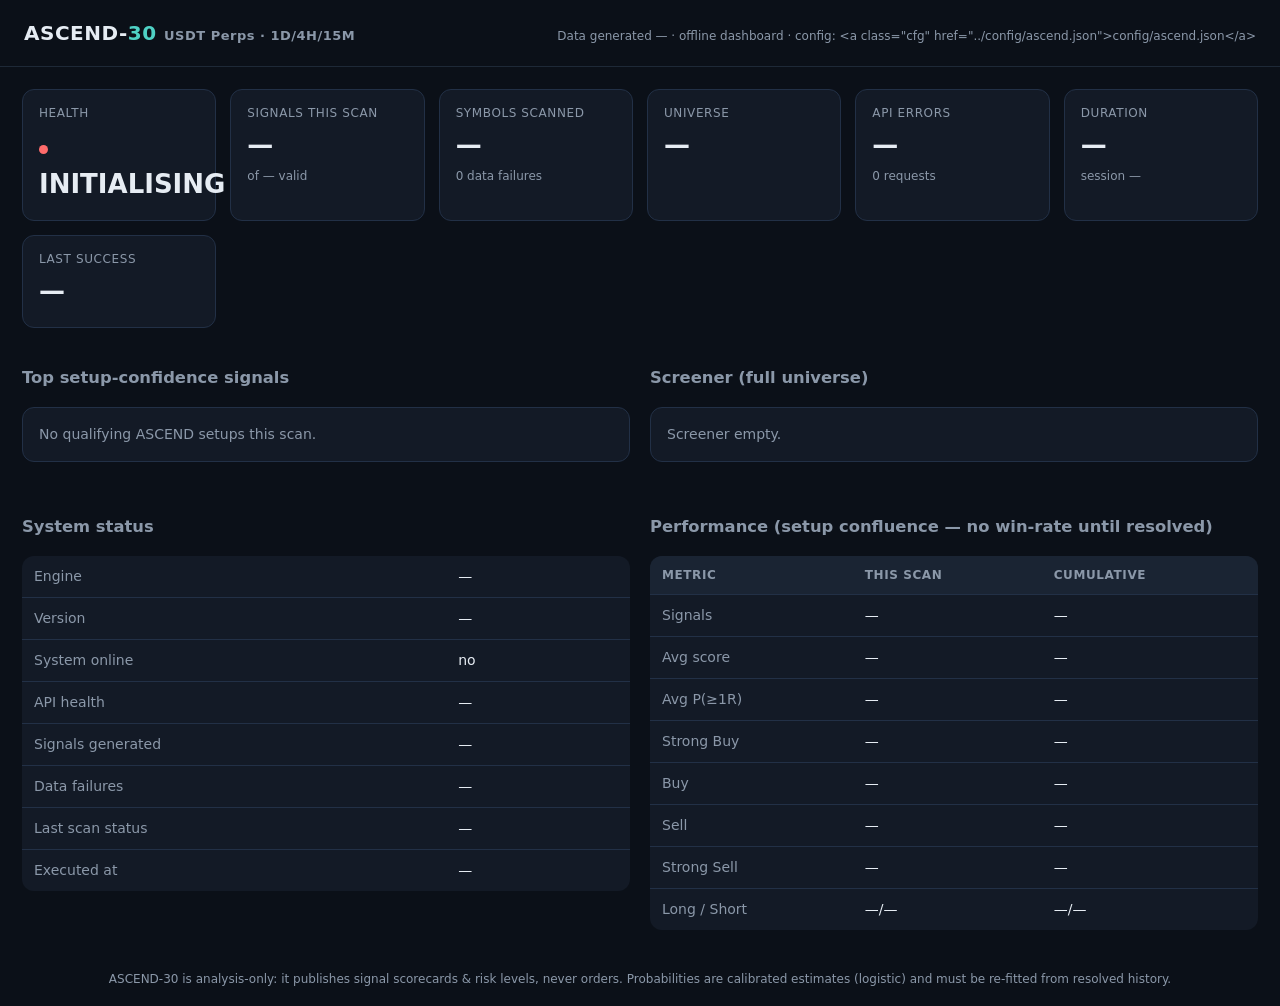
==== commit ca053bdb: "deploy(ascend): wire up Cloudflare Pages + JSON-in-git data for ASCEND - .gitignore: stop ignoring d" ====
--- a/frontend/index.html
+++ b/frontend/index.html
@@ -3,341 +3,12 @@
 <head>
 <meta charset="UTF-8">
 <meta name="viewport" content="width=device-width, initial-scale=1.0">
-<title>Crypto 15M Signal Scanner — SMC Confluence Dashboard</title>
-<meta name="description" content="Rule-based multi-timeframe crypto signal scanner. Analytical signals only — not financial advice.">
-<link rel="stylesheet" href="styles.css">
-<link rel="manifest" href="manifest.webmanifest">
-<link rel="icon" type="image/svg+xml" href="icon.svg">
-<meta name="theme-color" content="#0b0e14">
-<link rel="icon" href="data:image/svg+xml,<svg xmlns='http://www.w3.org/2000/svg' viewBox='0 0 100 100'><text y='.9em' font-size='90'>📡</text></svg>">
+<title>ASCEND-30 — Signal Scanner</title>
+<meta http-equiv="refresh" content="0; url=ascend.html">
+<link rel="canonical" href="ascend.html">
+<script>window.location.replace("ascend.html");</script>
 </head>
 <body>
-<header class="topbar">
-  <div class="topbar-inner">
-    <div class="brand">
-      <span class="brand-icon">📡</span>
-      <div>
-        <h1>Crypto 15M Signal Scanner</h1>
-        <p class="brand-sub">SMC / Confluence · Top-100 USDT Perpetuals · 4H → 1H → 15M</p>
-      </div>
-    </div>
-    <div class="top-status" id="top-status">
-      <span class="chip chip-idle" id="chip-health">…</span>
-      <span class="chip" id="chip-lastscan">last scan —</span>
-      <span class="chip" id="chip-nextscan">next —</span>
-      <span class="chip" id="chip-price-mode">price feed —</span>
-    </div>
-  </div>
-</header>
-
-<main class="container">
-
-  <div class="notice hidden" id="preview-notice">
-    Data files can't be fetched in this context (opened as an offline file or a sandboxed
-    preview). Showing the embedded snapshot instead — live prices still refresh in-browser
-    when reachable. Host over HTTP (Cloudflare Pages / GitHub Pages / a local server) for
-    fully auto-refreshing data.
-  </div>
-  <div class="notice warn hidden" id="health-notice"></div>
-  <div class="notice disclaimer">
-    <strong>Analysis tool, not advice.</strong> This system generates rule-based analytical
-    signals from public market data. It does <strong>not</strong> execute trades and does
-    <strong>not</strong> guarantee profitability. The confluence score is a quality ranking,
-    <strong>not</strong> a probability.
-  </div>
-
-  <!-- ============ SYSTEM STATUS ============ -->
-  <section id="system-status" class="section">
-    <div class="section-head">
-      <h2>1 · System Status</h2>
-      <span class="muted" id="data-updated">Last data update: —</span>
-    </div>
-    <div class="grid grid-status">
-      <div class="card stat"><span class="stat-label">System</span><span class="stat-value" id="st-system">—</span><span class="stat-sub" id="st-health-sub">—</span></div>
-      <div class="card stat"><span class="stat-label">Last Scan</span><span class="stat-value" id="st-lastscan">—</span><span class="stat-sub" id="st-jitter">—</span></div>
-      <div class="card stat"><span class="stat-label">Next Expected</span><span class="stat-value" id="st-nextscan">—</span><span class="stat-sub">every 15 min</span></div>
-      <div class="card stat"><span class="stat-label">Scan Duration</span><span class="stat-value" id="st-duration">—</span><span class="stat-sub" id="st-symbols">—</span></div>
-      <div class="card stat"><span class="stat-label">Universe</span><span class="stat-value" id="st-universe">—</span><span class="stat-sub" id="st-universe-src">—</span></div>
-      <div class="card stat"><span class="stat-label">API</span><span class="stat-value" id="st-api">—</span><span class="stat-sub" id="st-api-reqs">—</span></div>
-      <div class="card stat"><span class="stat-label">Data Freshness</span><span class="stat-value" id="st-fresh">—</span><span class="stat-sub" id="st-fresh-age">—</span></div>
-      <div class="card stat"><span class="stat-label">Active Signals</span><span class="stat-value" id="st-active">—</span><span class="stat-sub" id="st-active-sub">—</span></div>
-    </div>
-  </section>
-
-  <!-- ============ MARKET OVERVIEW ============ -->
-  <section id="market-overview" class="section">
-    <div class="section-head"><h2>2 · Market Overview <span class="muted small">(4H regime breadth across the universe)</span></h2></div>
-    <div class="grid grid-overview">
-      <div class="card overview-breadth">
-        <h3>4H Regime Breadth</h3>
-        <div class="breadth-bar" id="breadth-bar"></div>
-        <div class="breadth-legend" id="breadth-legend"></div>
-      </div>
-      <div class="card overview-top">
-        <h3>Top Liquidity (24h quote volume)</h3>
-        <ol class="top-list" id="top-volume"></ol>
-      </div>
-      <div class="card overview-funding">
-        <h3>Funding Rate Heatmap <span class="muted small">(%/8h · across the universe)</span></h3>
-        <div class="funding-grid" id="funding-grid"></div>
-        <p class="muted small">Extreme positive (crowd long) or negative (crowd short) funding is
-          context only — it never alters the confluence score. Hover for the symbol.</p>
-      </div>
-    </div>
-  </section>
-
-  <!-- ============ SCREENER ============ -->
-  <section id="screener" class="section">
-    <div class="section-head">
-      <h2>3 · Universe Screener <span class="muted small">(top-100 snapshot from the last scan)</span></h2>
-      <input type="search" id="screener-search" placeholder="Filter symbol…">
-    </div>
-    <div class="card">
-      <div class="screener-legend" id="screener-meta"></div>
-      <div class="table-wrap screener-wrap">
-        <table class="table compact" id="screener-table">
-          <thead><tr>
-            <th data-k="rank" class="sortable">#</th>
-            <th data-k="symbol" class="sortable">Symbol</th>
-            <th data-k="price" class="sortable num">Price</th>
-            <th data-k="bias1d" class="sortable">1D</th>
-            <th data-k="bias4h" class="sortable">4H</th>
-            <th data-k="bias1h" class="sortable">1H</th>
-            <th data-k="regime" class="sortable">Regime</th>
-            <th data-k="rsi" class="sortable num">RSI</th>
-            <th data-k="adx" class="sortable num">ADX</th>
-            <th data-k="atrPercent" class="sortable num">ATR%</th>
-            <th data-k="relVolume" class="sortable num">RelVol</th>
-            <th data-k="fundingRatePct" class="sortable num">Funding%/8h</th>
-          </tr></thead>
-          <tbody></tbody>
-        </table>
-        <div class="empty small hidden" id="screener-empty">Screener appears after the first scan writes a universe snapshot.</div>
-      </div>
-    </div>
-  </section>
-
-  <!-- ============ ACTIVE SIGNALS ============ -->
-  <section id="active-signals" class="section">
-    <div class="section-head">
-      <h2>4 · Active Signals</h2>
-      <div class="filter-pills" id="active-filter">
-        <button class="pill active" data-q="A+">A+</button>
-        <button class="pill active" data-q="A">A</button>
-        <button class="pill active" data-q="B+">B+</button>
-      </div>
-    </div>
-    <div id="active-empty" class="card empty hidden">No active signals. The engine publishes only
-      high-confluence setups (score ≥ 80) — an empty board means no qualifying structure right now.
-      Zero forced signals is by design.</div>
-    <div class="signal-grid" id="active-grid"></div>
-  </section>
-
-  <!-- ============ RECENT SIGNALS ============ -->
-  <section id="recent-signals" class="section">
-    <div class="section-head"><h2>5 · Recent Signals <span class="muted small">(latest 10, any status)</span></h2></div>
-    <div class="card table-wrap">
-      <table class="table compact" id="recent-table">
-        <thead><tr><th>Time</th><th>Symbol</th><th>Dir</th><th>Quality</th><th>Trigger</th><th>TP</th><th>SL</th><th>RR</th><th>Status</th></tr></thead>
-        <tbody></tbody>
-      </table>
-      <div class="empty small hidden" id="recent-empty">No signals generated yet — history builds as scans run every 15 minutes.</div>
-    </div>
-  </section>
-
-  <!-- ============ PERFORMANCE ============ -->
-  <section id="performance" class="section">
-    <div class="section-head">
-      <h2>6 · Performance</h2>
-      <div class="filter-pills" id="perf-range">
-        <button class="pill active" data-range="7">7D</button>
-        <button class="pill" data-range="30">30D</button>
-        <button class="pill" data-range="90">90D</button>
-        <button class="pill" data-range="0">ALL</button>
-      </div>
-    </div>
-    <div class="grid grid-perf">
-      <div class="card stat"><span class="stat-label">Total Signals</span><span class="stat-value" id="pf-total">—</span><span class="stat-sub" id="pf-waiting">—</span></div>
-      <div class="card stat"><span class="stat-label">Resolved Trades</span><span class="stat-value" id="pf-resolved">—</span><span class="stat-sub" id="pf-split">—</span></div>
-      <div class="card stat"><span class="stat-label">Win Rate</span><span class="stat-value" id="pf-winrate">—</span><span class="stat-sub" id="pf-winrate-n">—</span></div>
-      <div class="card stat"><span class="stat-label">Profit Factor</span><span class="stat-value" id="pf-pf">—</span><span class="stat-sub">ΣR won ÷ |ΣR lost|</span></div>
-      <div class="card stat"><span class="stat-label">Average RR</span><span class="stat-value" id="pf-rr">—</span><span class="stat-sub" id="pf-score">—</span></div>
-      <div class="card stat"><span class="stat-label">Streaks (W / L)</span><span class="stat-value" id="pf-streaks">—</span><span class="stat-sub" id="pf-times">—</span></div>
-    </div>
-    <div class="grid grid-charts">
-      <div class="card chart-card"><h3>Cumulative resolved trades (R)</h3><div id="chart-equity" class="chart"></div></div>
-      <div class="card chart-card"><h3>Win / loss distribution by quality</h3><div id="chart-quality" class="chart"></div></div>
-      <div class="card chart-card"><h3>LONG vs SHORT</h3><div id="chart-direction" class="chart"></div></div>
-      <div class="card chart-card"><h3>Outcome mix</h3><div id="chart-outcomes" class="chart"></div></div>
-    </div>
-    <div class="grid grid-perf" style="margin-top:12px">
-      <div class="card stat"><span class="stat-label">Expectancy</span><span class="stat-value" id="pf-expectancy">—</span><span class="stat-sub">mean R per resolved trade</span></div>
-      <div class="card stat"><span class="stat-label">Max Drawdown</span><span class="stat-value" id="pf-maxdd">—</span><span class="stat-sub">peak-to-trough, R (all-time)</span></div>
-      <div class="card stat"><span class="stat-label">R Sharpe</span><span class="stat-value" id="pf-sharpe">—</span><span class="stat-sub">mean R ÷ std R (per-trade)</span></div>
-      <div class="card stat"><span class="stat-label">Avg Slippage</span><span class="stat-value" id="pf-slip">—</span><span class="stat-sub" id="pf-slip-n">trigger vs fill, gap opens</span></div>
-      <div class="card stat"><span class="stat-label">Monte Carlo (50th)</span><span class="stat-value" id="pf-mc">—</span><span class="stat-sub" id="pf-mc-sub">bootstrap of past R · not a prediction</span></div>
-      <div class="card stat"><span class="stat-label">Max DD (95th pct)</span><span class="stat-value" id="pf-mcdd">—</span><span class="stat-sub">bootstrap distribution of drawdown</span></div>
-    </div>
-    <div class="card" style="margin-top:12px">
-      <h3>Score calibration — historical win rate by quality tier (Wilson 95% CI)</h3>
-      <div class="table-wrap">
-        <table class="table compact" id="calibration-table">
-          <thead><tr><th>Tier</th><th>Signals</th><th>Resolved</th><th>Wins</th><th>Losses</th><th>Win rate</th><th>95% CI (Wilson)</th></tr></thead>
-          <tbody></tbody>
-        </table>
-      </div>
-      <p class="muted small">Descriptive statistics of PAST outcomes per tier. Small samples are
-        statistically meaningless — the CI shows the honest uncertainty. This is NOT a probability
-        of future wins.</p>
-    </div>
-    <p class="muted small">Win rate = wins ÷ (wins + losses). WAITING / EXPIRED / AMBIGUOUS / CANCELLED
-      signals are excluded from the denominator. Sample sizes are shown — small samples are not
-      statistically meaningful. No probability claims are made.</p>
-  </section>
-
-  <!-- ============ SIGNAL HISTORY ============ -->
-  <section id="signal-history" class="section">
-    <div class="section-head"><h2>7 · Signal History</h2></div>
-    <div class="card">
-      <div class="history-controls">
-        <input type="search" id="hist-search" placeholder="Filter symbol…">
-        <div class="filter-pills" id="hist-direction">
-          <button class="pill active" data-d="all">All</button>
-          <button class="pill" data-d="long">LONG</button>
-          <button class="pill" data-d="short">SHORT</button>
-        </div>
-        <div class="filter-pills" id="hist-quality">
-          <button class="pill active" data-q="all">All</button>
-          <button class="pill" data-q="A+">A+</button>
-          <button class="pill" data-q="A">A</button>
-          <button class="pill" data-q="B+">B+</button>
-        </div>
-        <div class="filter-pills" id="hist-outcome">
-          <button class="pill active" data-o="all">All</button>
-          <button class="pill" data-o="WIN">WIN</button>
-          <button class="pill" data-o="LOSS">LOSS</button>
-          <button class="pill" data-o="EXPIRED">EXPIRED</button>
-          <button class="pill" data-o="AMBIGUOUS">AMBIGUOUS</button>
-        </div>
-        <div class="filter-pills" id="hist-range">
-          <button class="pill active" data-range="7">7D</button>
-          <button class="pill" data-range="30">30D</button>
-          <button class="pill" data-range="90">90D</button>
-          <button class="pill" data-range="0">ALL</button>
-        </div>
-        <button class="pill" id="csv-export" title="Export the filtered history to CSV">⬇ Export CSV</button>
-      </div>
-      <div class="table-wrap">
-        <table class="table" id="history-table">
-          <thead><tr>
-            <th>Time</th><th>Symbol</th><th>Dir</th><th>Score</th><th>Quality</th>
-            <th>Trigger</th><th>Entry Zone</th><th>TP</th><th>SL</th><th>RR</th>
-            <th>Status</th><th>Outcome</th><th>Duration</th>
-          </tr></thead>
-          <tbody></tbody>
-        </table>
-        <div class="empty small hidden" id="history-empty">No signals match the current filters.</div>
-      </div>
-      <div class="muted small" id="history-count"></div>
-    </div>
-  </section>
-
-  <!-- ============ METHODOLOGY ============ -->
-  <section id="methodology" class="section">
-    <div class="section-head"><h2>8 · Methodology</h2></div>
-    <div class="card methodology">
-      <details open><summary>Timeframe model</summary>
-        <p><strong>4H — macro regime.</strong> EMA 20/50/200 stack + ADX classify each pair as
-        TRENDING_UP / TRENDING_DOWN / RANGING / MIXED. RANGING markets are hard-rejected.
-        <strong>1H — directional confirmation.</strong> The same stack must agree with the trade
-        direction. <strong>15M — signal generation.</strong> All entries, stops and targets are
-        derived from 15M structure. 5M is never used as a primary timeframe.</p></details>
-      <details><summary>Market structure (swing → BOS / CHoCH)</summary>
-        <p>Swing highs/lows are 2-bar fractals, only usable once <em>confirmed</em> two bars later
-        (strictly no lookahead). A <strong>BOS</strong> is a <em>close</em> beyond the most recent
-        confirmed swing in the trend direction (continuation). A <strong>CHoCH</strong> is a close
-        against the established trend (character change). Wick breaks never count. HH/HL/LH/LL and
-        equal-high/low pools (ATR tolerance) map the structure sequence.</p></details>
-      <details><summary>Liquidity sweep</summary>
-        <p>A candle wicks beyond a prior confirmed swing high/low (excursion ≤ 1× ATR) but
-        <em>closes back</em> on the original side — a stop-hunt rejection proxy. Real
-        breakout-and-acceptance is not classified as a sweep.</p></details>
-      <details><summary>Displacement · Fair Value Gap · Order Block</summary>
-        <p><strong>Displacement:</strong> candle body ≥ 1.5× ATR (institutional imbalance proxy).
-        <strong>FVG (3-candle model):</strong> candle-3 low leaves a gap above candle-1 high
-        (bullish) or below its low (bearish); gaps smaller than 0.1× ATR are ignored.
-        <strong>Order Block:</strong> the last opposite-colour candle before a displacement that
-        broke structure; zone = that candle's full range. These are price-action proxies — the
-        system does not claim to see real institutional orders.</p></details>
-      <details><summary>Entry, stop, target</summary>
-        <p>Signals are <em>limit-of-intention</em> style: LONG trigger = confirmation-candle high
-        + 0.1× ATR (buy-stop); entry zone = trigger − 0.5× ATR → trigger. A signal stays
-        WAITING_TRIGGER until real price trades through the trigger. Stop = swept invalidation
-        structure ± 0.5× ATR buffer (never a fixed percentage; rejected if &gt; 3.5× ATR).
-        Targets are the nearest <em>real</em> swing-liquidity levels offering RR ≥ 2.5, preferring
-        ≥ 3R when structure allows. Setups whose nearest realistic liquidity cannot fund the RR
-        are rejected — TP is never fabricated.</p></details>
-      <details><summary>Confluence scoring (100 points)</summary>
-        <p>HTF alignment 20 · market structure 20 · liquidity/SMC 20 · momentum 15 · volume 10 ·
-        volatility 5 · risk/reward 10. Tiers: <strong>A+ ≥ 90, A ≥ 85, B+ ≥ 80</strong> — anything
-        below 80 is never published. The score ranks confluence quality; it is NOT a win
-        probability.</p></details>
-      <details><summary>Hard rejection rules</summary>
-        <p>Regardless of score, a setup is rejected when: 4H and 1H both oppose the direction;
-        RR &lt; 2.5; 4H regime is RANGING; ADX &lt; 15 with no emerging-trend evidence (DI aligned
-        + ADX rising / DI spread ≥ 3); relative volume &lt; 1.2×; stop distance abnormal; entry
-        pressed against major opposing structure; price has already displaced too far (late
-        entry); data stale or candles missing; the symbol already has an active same-direction
-        signal; a duplicate setup is inside the cooldown window; or any data-integrity check
-        fails. Signals can never depend on future candles (replay-verified).</p></details>
-      <details><summary>Lifecycle &amp; outcome engine</summary>
-        <p>WAITING_TRIGGER → TRIGGERED (price trades the trigger; gap opens fill at the open) →
-        WIN (TP) / LOSS (SL) / AMBIGUOUS (both touched in one candle and 1-minute data cannot
-        determine order — never counted as a win) / CANCELLED (max holding 4h) / EXPIRED (no
-        trigger within 12 × 15m candles). Signals are immutable after generation: entry, trigger,
-        SL and TP are never rewritten (no repainting).</p></details>
-      <details><summary>Data source &amp; failure policy</summary>
-        <p>Binance USDⓈ-M public market data only (no API key, no account access). If data cannot
-        be retrieved, the scan is marked degraded/failed, previous valid data is retained, and no
-        simulated values are ever produced. Frontend prices are labelled LIVE only when the
-        browser successfully refreshed them from the exchange.</p></details>
-      <p class="muted">This system provides analytical signals only and does not guarantee profitability.</p>
-    </div>
-  </section>
-
-  <!-- ============ SYSTEM LOGS ============ -->
-  <section id="system-logs" class="section">
-    <div class="section-head"><h2>9 · System Logs <span class="muted small">(latest scan events)</span></h2></div>
-    <div class="card log-box"><pre id="log-box">—</pre></div>
-  </section>
-
-  <!-- ============ NOTIFICATIONS ============ -->
-  <section id="notifications" class="section">
-    <div class="section-head"><h2>10 · Notifications <span class="muted small">(event feed · Telegram/Discord)</span></h2></div>
-    <div class="card">
-      <div class="filter-pills" id="notif-kind">
-        <button class="pill active" data-n="all">All</button>
-        <button class="pill" data-n="new_signal">New signal</button>
-        <button class="pill" data-n="triggered">Triggered</button>
-        <button class="pill" data-n="resolved">Resolved</button>
-        <button class="pill" data-n="scan_health">Health</button>
-      </div>
-      <div id="notif-empty" class="empty small hidden">No notification events yet.</div>
-      <ul id="notif-list" class="notif-list"></ul>
-      <input type="search" id="notif-search" class="notif-search" placeholder="Filter symbol…">
-      <p class="muted small">This is a local event feed. The same events are pushed to Telegram/Discord
-        (when credentials are configured) via the GitHub Actions scan — see README section 7.</p>
-    </div>
-  </section>
-
-  <footer class="footer">
-    <p>Crypto 15M Signal Scanner · deterministic rule-based engine · zero-cost infrastructure
-      (GitHub Actions + Cloudflare Pages) · <span id="ft-version"></span></p>
-    <p class="muted small">Market data: Binance public API. Analytical signals only — no trade
-      execution, no guarantees. Trade decisions are entirely your own responsibility.</p>
-  </footer>
-</main>
-
-<script src="app.js"></script>
+<p>Redirecting to <a href="ascend.html">ASCEND-30 dashboard</a>…</p>
 </body>
 </html>
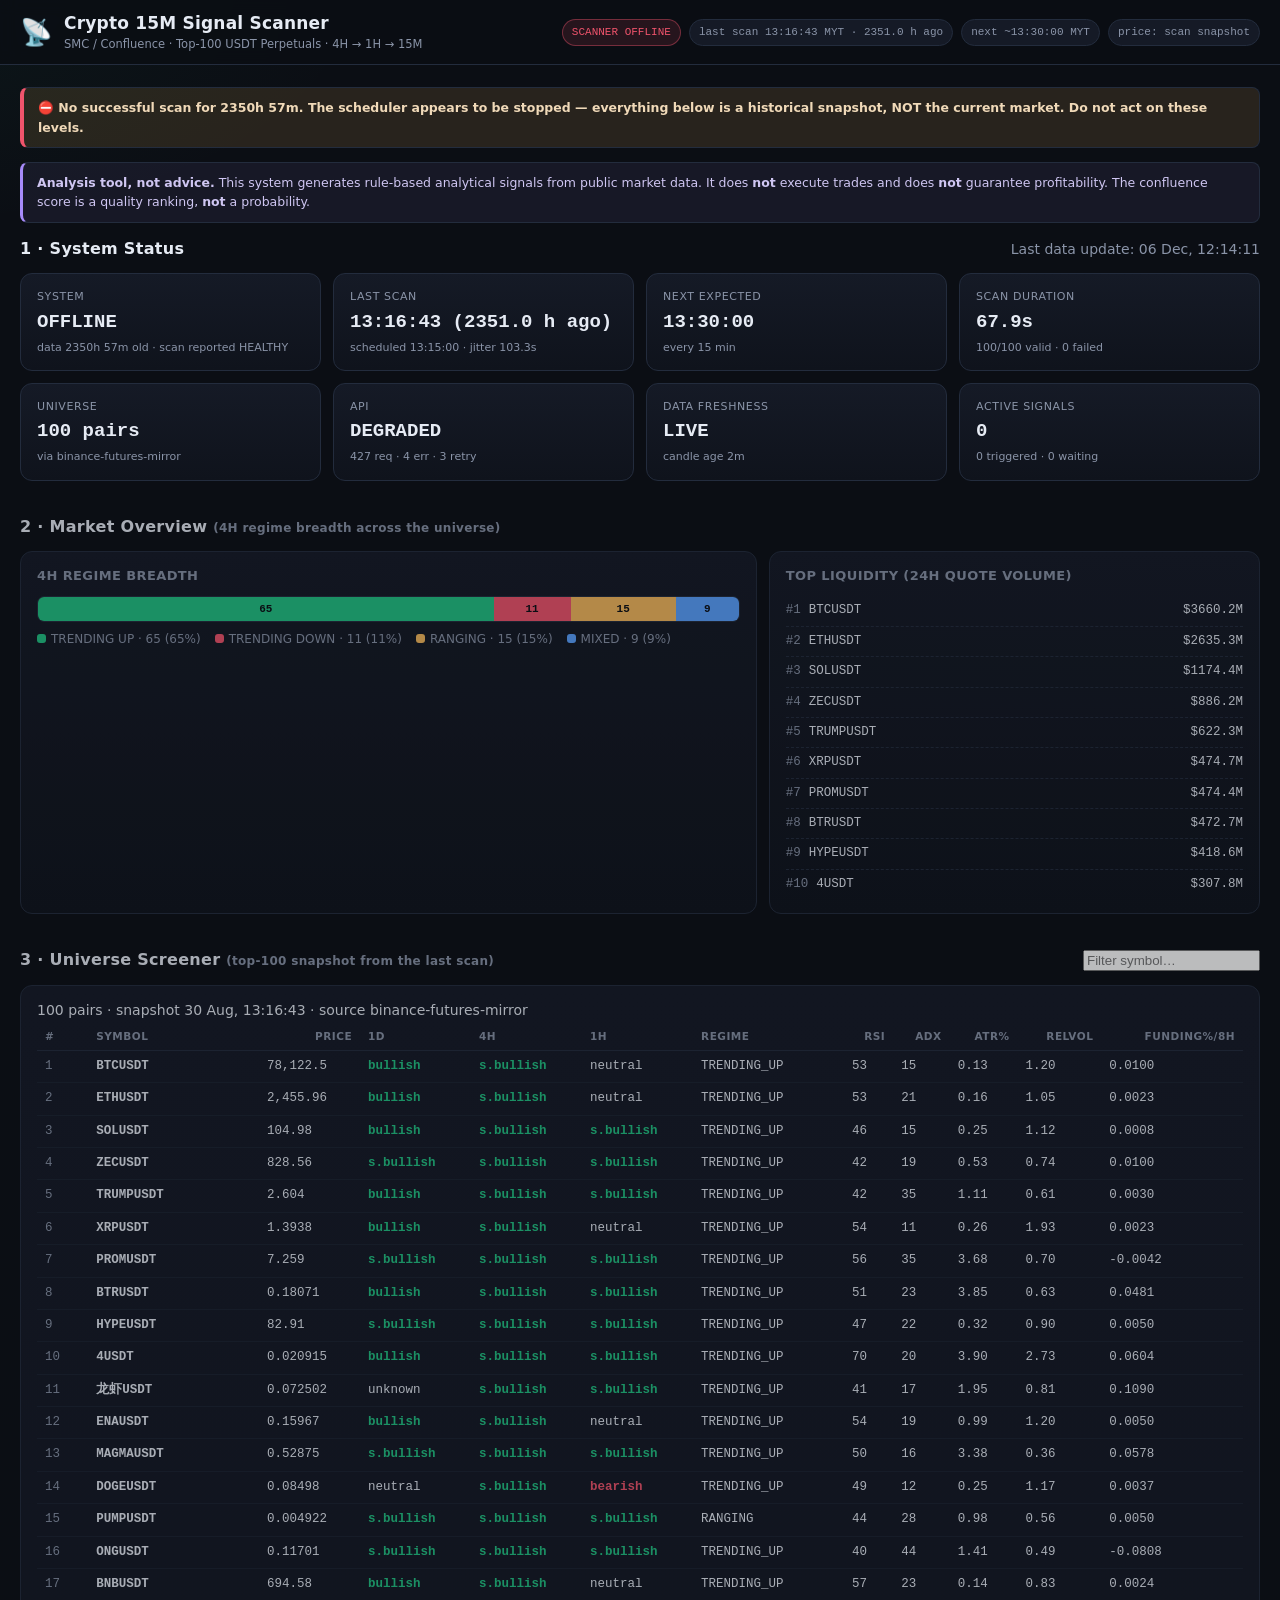
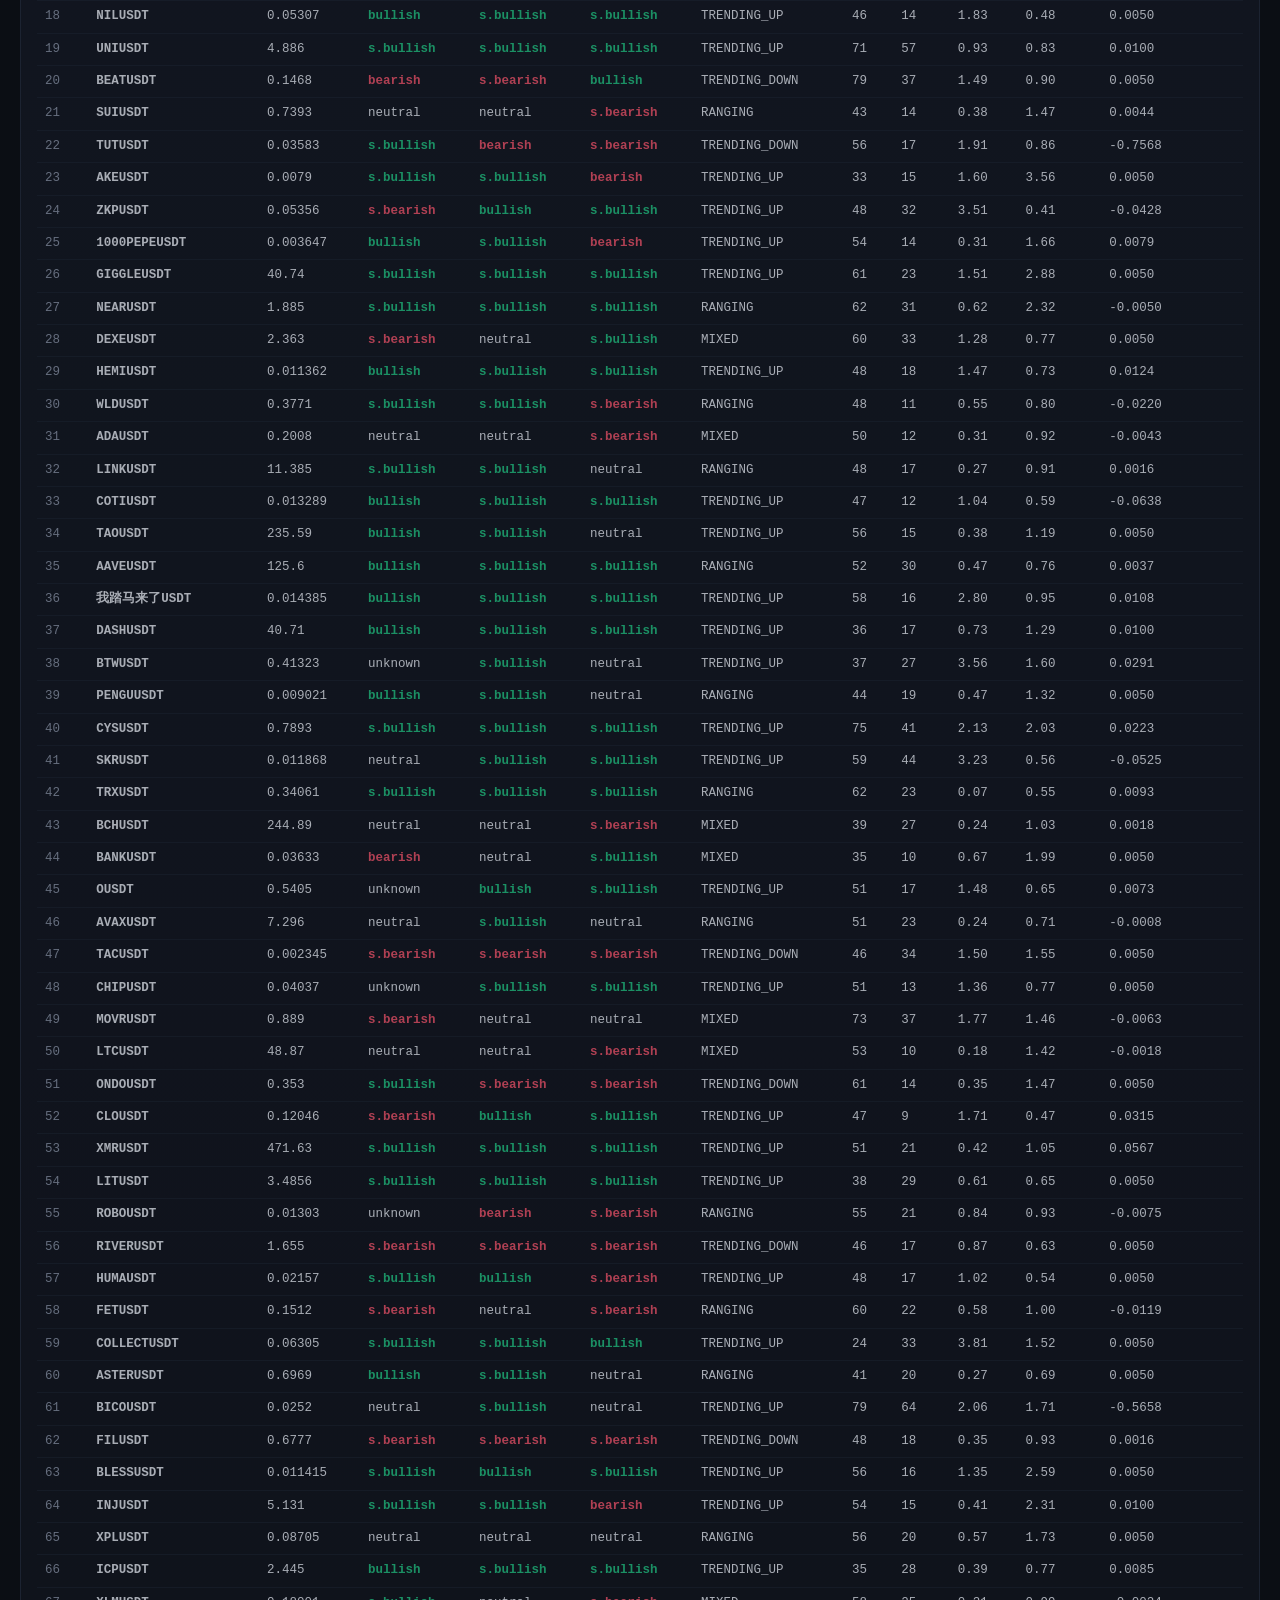
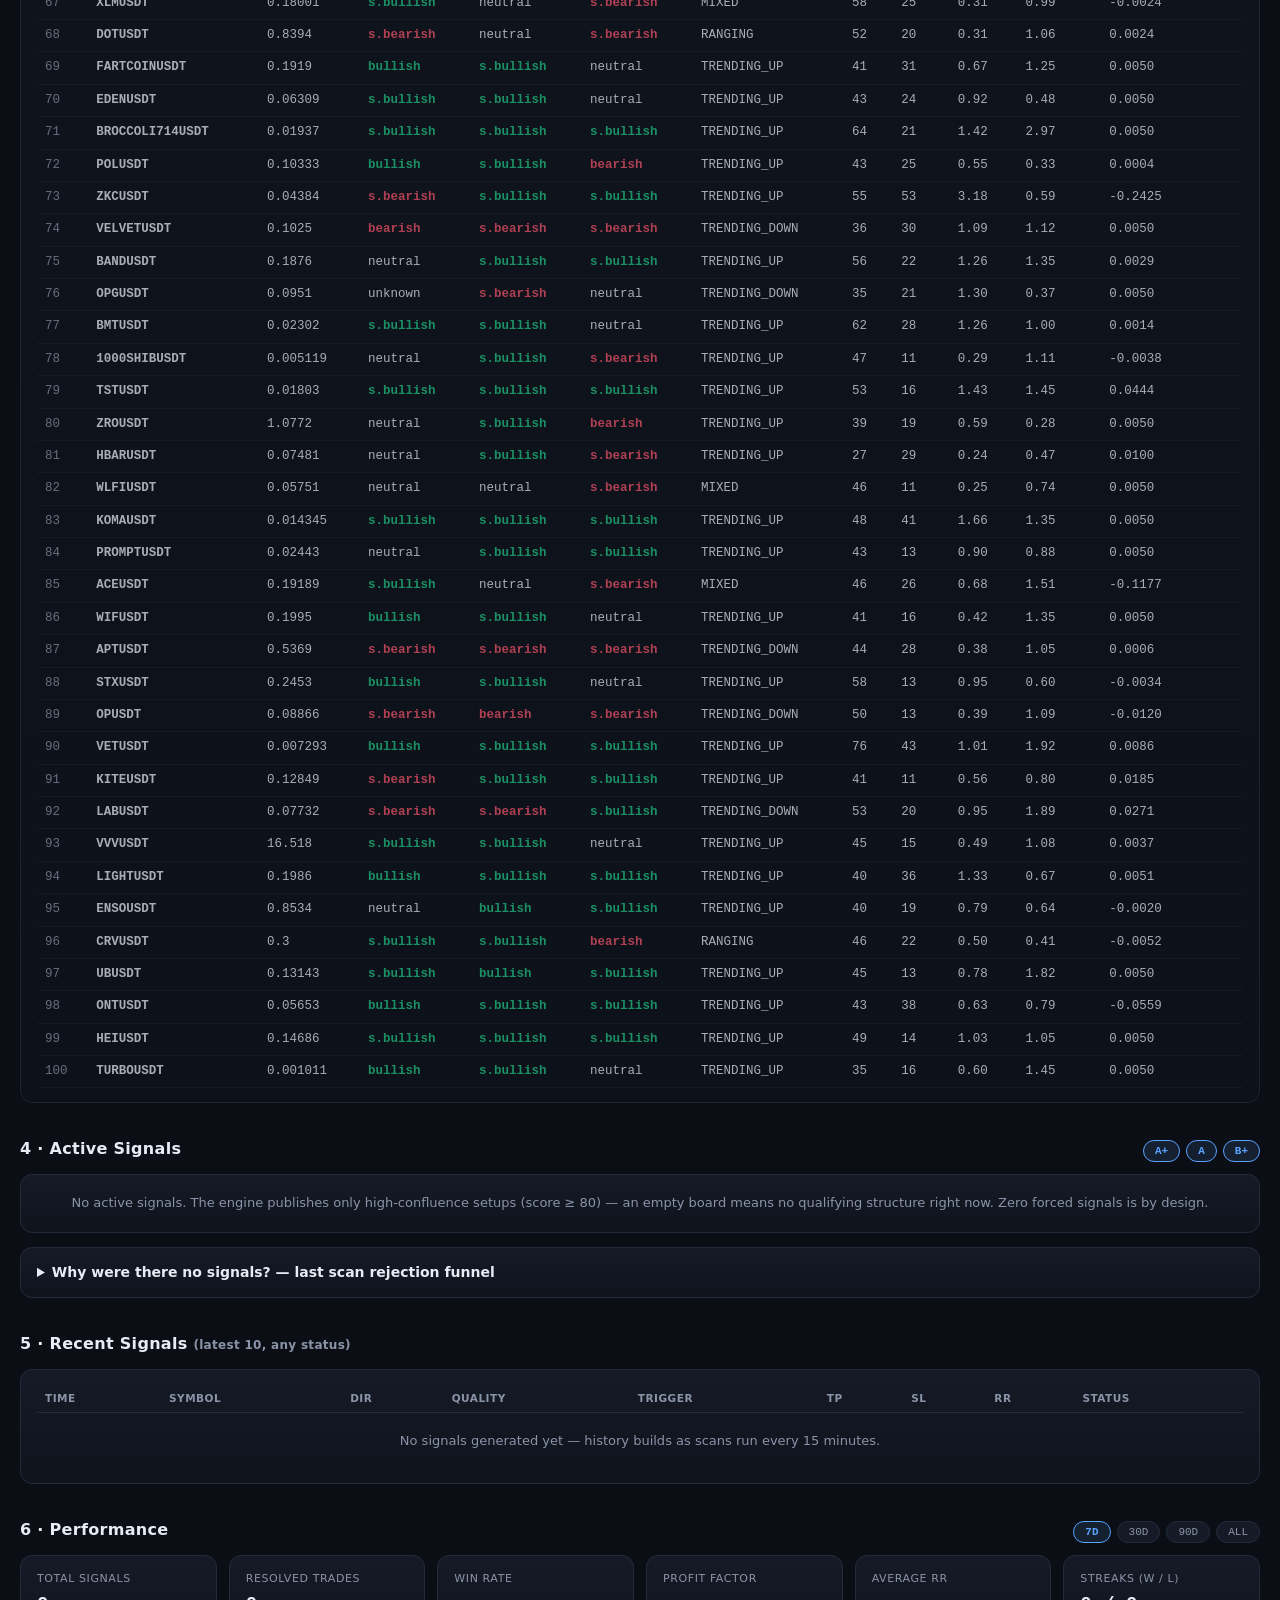
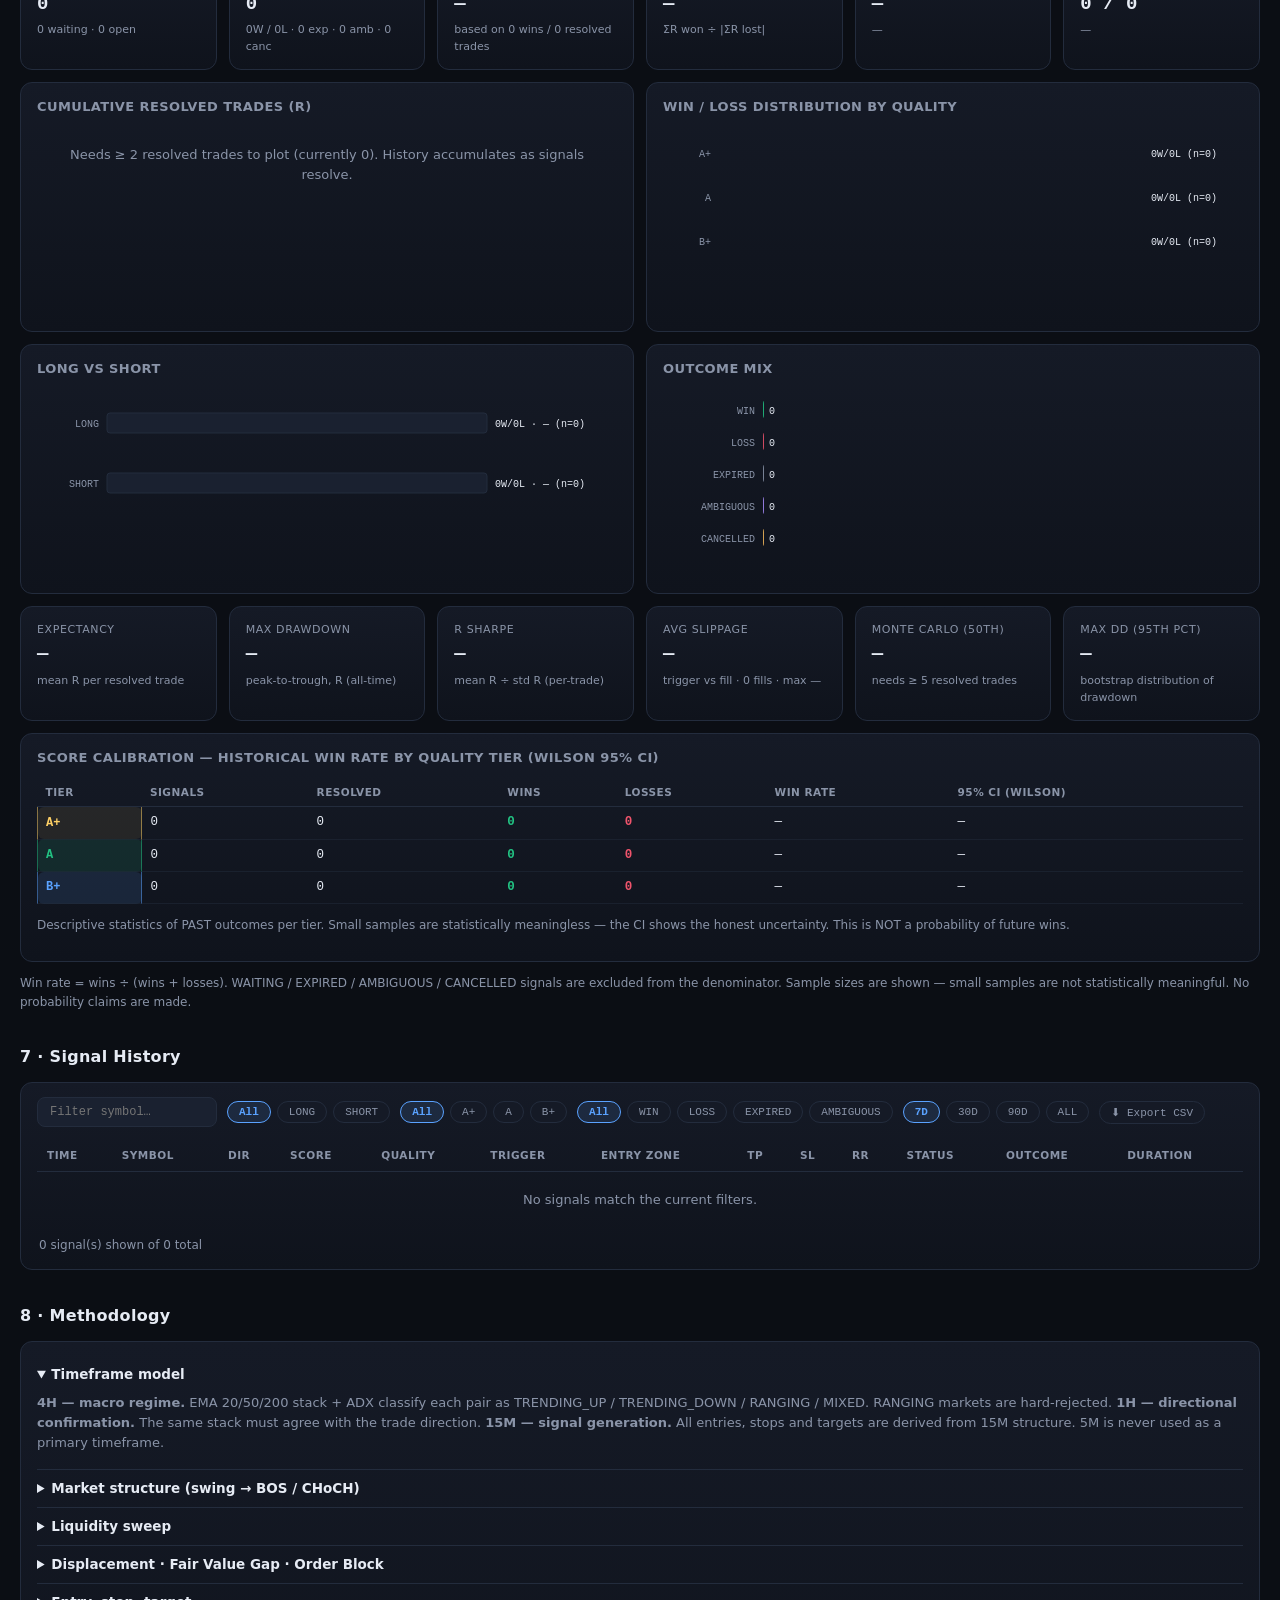
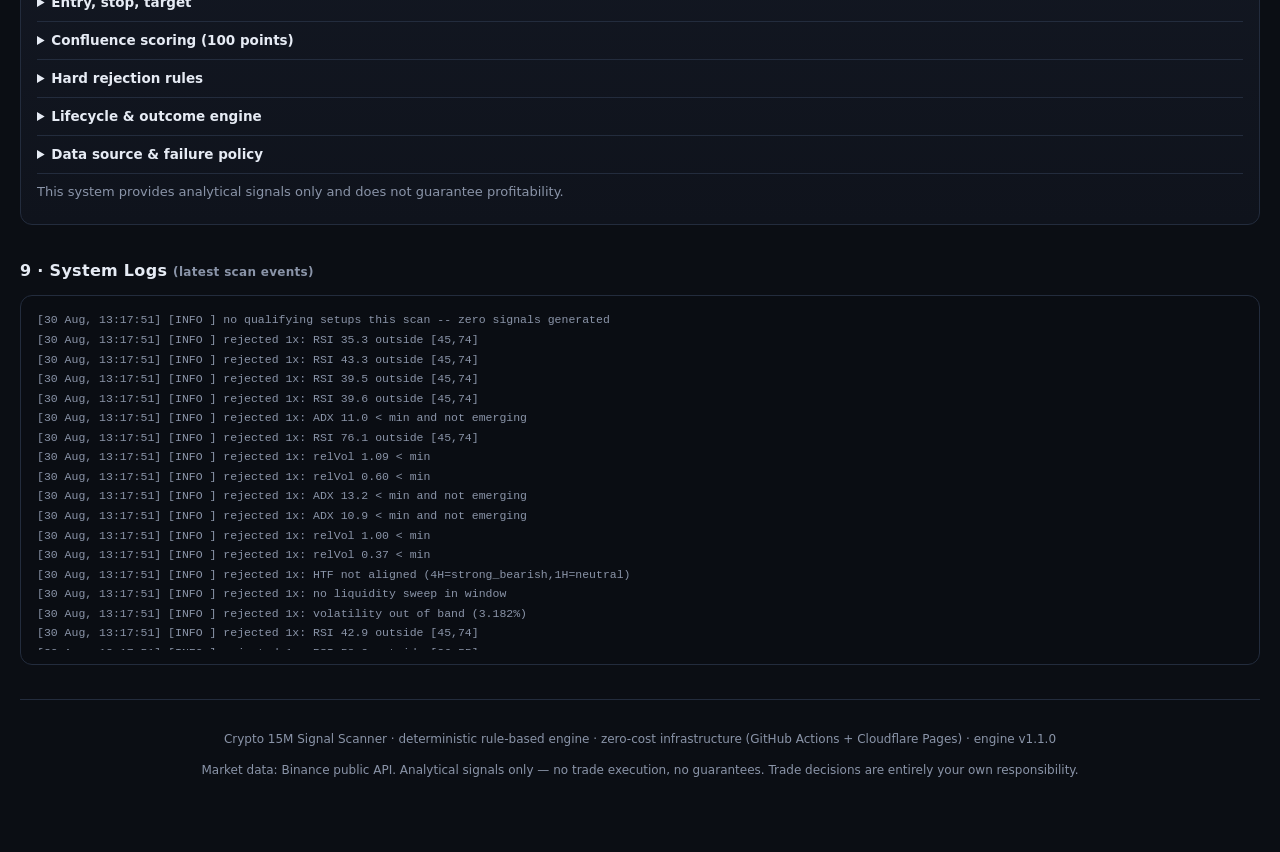
==== commit 0ffa9f69: "fix: restore the missing automation and make the dashboard tell the truth The repository documented " ====
--- a/frontend/index.html
+++ b/frontend/index.html
@@ -3,12 +3,330 @@
 <head>
 <meta charset="UTF-8">
 <meta name="viewport" content="width=device-width, initial-scale=1.0">
-<title>ASCEND-30 — Signal Scanner</title>
-<meta http-equiv="refresh" content="0; url=ascend.html">
-<link rel="canonical" href="ascend.html">
-<script>window.location.replace("ascend.html");</script>
+<title>Crypto 15M Signal Scanner — SMC Confluence Dashboard</title>
+<meta name="description" content="Rule-based multi-timeframe crypto signal scanner. Analytical signals only — not financial advice.">
+<link rel="stylesheet" href="styles.css">
+<link rel="manifest" href="manifest.webmanifest">
+<link rel="icon" type="image/svg+xml" href="icon.svg">
+<meta name="theme-color" content="#0b0e14">
+<link rel="icon" href="data:image/svg+xml,<svg xmlns='http://www.w3.org/2000/svg' viewBox='0 0 100 100'><text y='.9em' font-size='90'>📡</text></svg>">
 </head>
 <body>
-<p>Redirecting to <a href="ascend.html">ASCEND-30 dashboard</a>…</p>
+<header class="topbar">
+  <div class="topbar-inner">
+    <div class="brand">
+      <span class="brand-icon">📡</span>
+      <div>
+        <h1>Crypto 15M Signal Scanner</h1>
+        <p class="brand-sub">SMC / Confluence · Top-100 USDT Perpetuals · 4H → 1H → 15M</p>
+      </div>
+    </div>
+    <div class="top-status" id="top-status">
+      <span class="chip chip-idle" id="chip-health">…</span>
+      <span class="chip" id="chip-lastscan">last scan —</span>
+      <span class="chip" id="chip-nextscan">next —</span>
+      <span class="chip" id="chip-price-mode">price feed —</span>
+    </div>
+  </div>
+</header>
+
+<main class="container">
+
+  <div class="notice hidden" id="preview-notice">
+    Data files can't be fetched in this context (opened as an offline file or a sandboxed
+    preview). Showing the embedded snapshot instead — live prices still refresh in-browser
+    when reachable. Host over HTTP (Cloudflare Pages / GitHub Pages / a local server) for
+    fully auto-refreshing data.
+  </div>
+  <div class="notice warn hidden" id="health-notice"></div>
+  <div class="notice disclaimer">
+    <strong>Analysis tool, not advice.</strong> This system generates rule-based analytical
+    signals from public market data. It does <strong>not</strong> execute trades and does
+    <strong>not</strong> guarantee profitability. The confluence score is a quality ranking,
+    <strong>not</strong> a probability.
+  </div>
+
+  <!-- ============ SYSTEM STATUS ============ -->
+  <section id="system-status" class="section">
+    <div class="section-head">
+      <h2>1 · System Status</h2>
+      <span class="muted" id="data-updated">Last data update: —</span>
+    </div>
+    <div class="grid grid-status">
+      <div class="card stat"><span class="stat-label">System</span><span class="stat-value" id="st-system">—</span><span class="stat-sub" id="st-health-sub">—</span></div>
+      <div class="card stat"><span class="stat-label">Last Scan</span><span class="stat-value" id="st-lastscan">—</span><span class="stat-sub" id="st-jitter">—</span></div>
+      <div class="card stat"><span class="stat-label">Next Expected</span><span class="stat-value" id="st-nextscan">—</span><span class="stat-sub">every 15 min</span></div>
+      <div class="card stat"><span class="stat-label">Scan Duration</span><span class="stat-value" id="st-duration">—</span><span class="stat-sub" id="st-symbols">—</span></div>
+      <div class="card stat"><span class="stat-label">Universe</span><span class="stat-value" id="st-universe">—</span><span class="stat-sub" id="st-universe-src">—</span></div>
+      <div class="card stat"><span class="stat-label">API</span><span class="stat-value" id="st-api">—</span><span class="stat-sub" id="st-api-reqs">—</span></div>
+      <div class="card stat"><span class="stat-label">Data Freshness</span><span class="stat-value" id="st-fresh">—</span><span class="stat-sub" id="st-fresh-age">—</span></div>
+      <div class="card stat"><span class="stat-label">Active Signals</span><span class="stat-value" id="st-active">—</span><span class="stat-sub" id="st-active-sub">—</span></div>
+    </div>
+  </section>
+
+  <!-- ============ MARKET OVERVIEW ============ -->
+  <section id="market-overview" class="section">
+    <div class="section-head"><h2>2 · Market Overview <span class="muted small">(4H regime breadth across the universe)</span></h2></div>
+    <div class="grid grid-overview">
+      <div class="card overview-breadth">
+        <h3>4H Regime Breadth</h3>
+        <div class="breadth-bar" id="breadth-bar"></div>
+        <div class="breadth-legend" id="breadth-legend"></div>
+      </div>
+      <div class="card overview-top">
+        <h3>Top Liquidity (24h quote volume)</h3>
+        <ol class="top-list" id="top-volume"></ol>
+      </div>
+    </div>
+  </section>
+
+  <!-- ============ SCREENER ============ -->
+  <section id="screener" class="section">
+    <div class="section-head">
+      <h2>3 · Universe Screener <span class="muted small">(top-100 snapshot from the last scan)</span></h2>
+      <input type="search" id="screener-search" placeholder="Filter symbol…">
+    </div>
+    <div class="card">
+      <div class="screener-legend" id="screener-meta"></div>
+      <div class="table-wrap screener-wrap">
+        <table class="table compact" id="screener-table">
+          <thead><tr>
+            <th data-k="rank" class="sortable">#</th>
+            <th data-k="symbol" class="sortable">Symbol</th>
+            <th data-k="price" class="sortable num">Price</th>
+            <th data-k="bias1d" class="sortable">1D</th>
+            <th data-k="bias4h" class="sortable">4H</th>
+            <th data-k="bias1h" class="sortable">1H</th>
+            <th data-k="regime" class="sortable">Regime</th>
+            <th data-k="rsi" class="sortable num">RSI</th>
+            <th data-k="adx" class="sortable num">ADX</th>
+            <th data-k="atrPercent" class="sortable num">ATR%</th>
+            <th data-k="relVolume" class="sortable num">RelVol</th>
+            <th data-k="fundingRatePct" class="sortable num">Funding%/8h</th>
+          </tr></thead>
+          <tbody></tbody>
+        </table>
+        <div class="empty small hidden" id="screener-empty">Screener appears after the first scan writes a universe snapshot.</div>
+      </div>
+    </div>
+  </section>
+
+  <!-- ============ ACTIVE SIGNALS ============ -->
+  <section id="active-signals" class="section">
+    <div class="section-head">
+      <h2>4 · Active Signals</h2>
+      <div class="filter-pills" id="active-filter">
+        <button class="pill active" data-q="A+">A+</button>
+        <button class="pill active" data-q="A">A</button>
+        <button class="pill active" data-q="B+">B+</button>
+      </div>
+    </div>
+    <div id="active-empty" class="card empty hidden">No active signals. The engine publishes only
+      high-confluence setups (score ≥ 80) — an empty board means no qualifying structure right now.
+      Zero forced signals is by design.</div>
+    <div class="signal-grid" id="active-grid"></div>
+
+    <!-- Why zero? The funnel below is the answer. Without it "no signals"
+         is indistinguishable from "engine broken". -->
+    <details class="card funnel-card" id="funnel-card">
+      <summary>Why were there no signals? — last scan rejection funnel</summary>
+      <p class="muted small" id="funnel-intro">—</p>
+      <table class="table compact" id="funnel-table">
+        <thead><tr><th>Gate (in evaluation order)</th><th class="num">Rejected</th><th class="num">Survivors</th></tr></thead>
+        <tbody></tbody>
+      </table>
+      <p class="muted small">Each gate only sees what survived the one above it. The gate that
+        drops the most is the one actually constraining the system — tune that one, not the
+        thresholds further down.</p>
+    </details>
+  </section>
+
+  <!-- ============ RECENT SIGNALS ============ -->
+  <section id="recent-signals" class="section">
+    <div class="section-head"><h2>5 · Recent Signals <span class="muted small">(latest 10, any status)</span></h2></div>
+    <div class="card table-wrap">
+      <table class="table compact" id="recent-table">
+        <thead><tr><th>Time</th><th>Symbol</th><th>Dir</th><th>Quality</th><th>Trigger</th><th>TP</th><th>SL</th><th>RR</th><th>Status</th></tr></thead>
+        <tbody></tbody>
+      </table>
+      <div class="empty small hidden" id="recent-empty">No signals generated yet — history builds as scans run every 15 minutes.</div>
+    </div>
+  </section>
+
+  <!-- ============ PERFORMANCE ============ -->
+  <section id="performance" class="section">
+    <div class="section-head">
+      <h2>6 · Performance</h2>
+      <div class="filter-pills" id="perf-range">
+        <button class="pill active" data-range="7">7D</button>
+        <button class="pill" data-range="30">30D</button>
+        <button class="pill" data-range="90">90D</button>
+        <button class="pill" data-range="0">ALL</button>
+      </div>
+    </div>
+    <div class="grid grid-perf">
+      <div class="card stat"><span class="stat-label">Total Signals</span><span class="stat-value" id="pf-total">—</span><span class="stat-sub" id="pf-waiting">—</span></div>
+      <div class="card stat"><span class="stat-label">Resolved Trades</span><span class="stat-value" id="pf-resolved">—</span><span class="stat-sub" id="pf-split">—</span></div>
+      <div class="card stat"><span class="stat-label">Win Rate</span><span class="stat-value" id="pf-winrate">—</span><span class="stat-sub" id="pf-winrate-n">—</span></div>
+      <div class="card stat"><span class="stat-label">Profit Factor</span><span class="stat-value" id="pf-pf">—</span><span class="stat-sub">ΣR won ÷ |ΣR lost|</span></div>
+      <div class="card stat"><span class="stat-label">Average RR</span><span class="stat-value" id="pf-rr">—</span><span class="stat-sub" id="pf-score">—</span></div>
+      <div class="card stat"><span class="stat-label">Streaks (W / L)</span><span class="stat-value" id="pf-streaks">—</span><span class="stat-sub" id="pf-times">—</span></div>
+    </div>
+    <div class="grid grid-charts">
+      <div class="card chart-card"><h3>Cumulative resolved trades (R)</h3><div id="chart-equity" class="chart"></div></div>
+      <div class="card chart-card"><h3>Win / loss distribution by quality</h3><div id="chart-quality" class="chart"></div></div>
+      <div class="card chart-card"><h3>LONG vs SHORT</h3><div id="chart-direction" class="chart"></div></div>
+      <div class="card chart-card"><h3>Outcome mix</h3><div id="chart-outcomes" class="chart"></div></div>
+    </div>
+    <div class="grid grid-perf" style="margin-top:12px">
+      <div class="card stat"><span class="stat-label">Expectancy</span><span class="stat-value" id="pf-expectancy">—</span><span class="stat-sub">mean R per resolved trade</span></div>
+      <div class="card stat"><span class="stat-label">Max Drawdown</span><span class="stat-value" id="pf-maxdd">—</span><span class="stat-sub">peak-to-trough, R (all-time)</span></div>
+      <div class="card stat"><span class="stat-label">R Sharpe</span><span class="stat-value" id="pf-sharpe">—</span><span class="stat-sub">mean R ÷ std R (per-trade)</span></div>
+      <div class="card stat"><span class="stat-label">Avg Slippage</span><span class="stat-value" id="pf-slip">—</span><span class="stat-sub" id="pf-slip-n">trigger vs fill, gap opens</span></div>
+      <div class="card stat"><span class="stat-label">Monte Carlo (50th)</span><span class="stat-value" id="pf-mc">—</span><span class="stat-sub" id="pf-mc-sub">bootstrap of past R · not a prediction</span></div>
+      <div class="card stat"><span class="stat-label">Max DD (95th pct)</span><span class="stat-value" id="pf-mcdd">—</span><span class="stat-sub">bootstrap distribution of drawdown</span></div>
+    </div>
+    <div class="card" style="margin-top:12px">
+      <h3>Score calibration — historical win rate by quality tier (Wilson 95% CI)</h3>
+      <div class="table-wrap">
+        <table class="table compact" id="calibration-table">
+          <thead><tr><th>Tier</th><th>Signals</th><th>Resolved</th><th>Wins</th><th>Losses</th><th>Win rate</th><th>95% CI (Wilson)</th></tr></thead>
+          <tbody></tbody>
+        </table>
+      </div>
+      <p class="muted small">Descriptive statistics of PAST outcomes per tier. Small samples are
+        statistically meaningless — the CI shows the honest uncertainty. This is NOT a probability
+        of future wins.</p>
+    </div>
+    <p class="muted small">Win rate = wins ÷ (wins + losses). WAITING / EXPIRED / AMBIGUOUS / CANCELLED
+      signals are excluded from the denominator. Sample sizes are shown — small samples are not
+      statistically meaningful. No probability claims are made.</p>
+  </section>
+
+  <!-- ============ SIGNAL HISTORY ============ -->
+  <section id="signal-history" class="section">
+    <div class="section-head"><h2>7 · Signal History</h2></div>
+    <div class="card">
+      <div class="history-controls">
+        <input type="search" id="hist-search" placeholder="Filter symbol…">
+        <div class="filter-pills" id="hist-direction">
+          <button class="pill active" data-d="all">All</button>
+          <button class="pill" data-d="long">LONG</button>
+          <button class="pill" data-d="short">SHORT</button>
+        </div>
+        <div class="filter-pills" id="hist-quality">
+          <button class="pill active" data-q="all">All</button>
+          <button class="pill" data-q="A+">A+</button>
+          <button class="pill" data-q="A">A</button>
+          <button class="pill" data-q="B+">B+</button>
+        </div>
+        <div class="filter-pills" id="hist-outcome">
+          <button class="pill active" data-o="all">All</button>
+          <button class="pill" data-o="WIN">WIN</button>
+          <button class="pill" data-o="LOSS">LOSS</button>
+          <button class="pill" data-o="EXPIRED">EXPIRED</button>
+          <button class="pill" data-o="AMBIGUOUS">AMBIGUOUS</button>
+        </div>
+        <div class="filter-pills" id="hist-range">
+          <button class="pill active" data-range="7">7D</button>
+          <button class="pill" data-range="30">30D</button>
+          <button class="pill" data-range="90">90D</button>
+          <button class="pill" data-range="0">ALL</button>
+        </div>
+        <button class="pill" id="csv-export" title="Export the filtered history to CSV">⬇ Export CSV</button>
+      </div>
+      <div class="table-wrap">
+        <table class="table" id="history-table">
+          <thead><tr>
+            <th>Time</th><th>Symbol</th><th>Dir</th><th>Score</th><th>Quality</th>
+            <th>Trigger</th><th>Entry Zone</th><th>TP</th><th>SL</th><th>RR</th>
+            <th>Status</th><th>Outcome</th><th>Duration</th>
+          </tr></thead>
+          <tbody></tbody>
+        </table>
+        <div class="empty small hidden" id="history-empty">No signals match the current filters.</div>
+      </div>
+      <div class="muted small" id="history-count"></div>
+    </div>
+  </section>
+
+  <!-- ============ METHODOLOGY ============ -->
+  <section id="methodology" class="section">
+    <div class="section-head"><h2>8 · Methodology</h2></div>
+    <div class="card methodology">
+      <details open><summary>Timeframe model</summary>
+        <p><strong>4H — macro regime.</strong> EMA 20/50/200 stack + ADX classify each pair as
+        TRENDING_UP / TRENDING_DOWN / RANGING / MIXED. RANGING markets are hard-rejected.
+        <strong>1H — directional confirmation.</strong> The same stack must agree with the trade
+        direction. <strong>15M — signal generation.</strong> All entries, stops and targets are
+        derived from 15M structure. 5M is never used as a primary timeframe.</p></details>
+      <details><summary>Market structure (swing → BOS / CHoCH)</summary>
+        <p>Swing highs/lows are 2-bar fractals, only usable once <em>confirmed</em> two bars later
+        (strictly no lookahead). A <strong>BOS</strong> is a <em>close</em> beyond the most recent
+        confirmed swing in the trend direction (continuation). A <strong>CHoCH</strong> is a close
+        against the established trend (character change). Wick breaks never count. HH/HL/LH/LL and
+        equal-high/low pools (ATR tolerance) map the structure sequence.</p></details>
+      <details><summary>Liquidity sweep</summary>
+        <p>A candle wicks beyond a prior confirmed swing high/low (excursion ≤ 1× ATR) but
+        <em>closes back</em> on the original side — a stop-hunt rejection proxy. Real
+        breakout-and-acceptance is not classified as a sweep.</p></details>
+      <details><summary>Displacement · Fair Value Gap · Order Block</summary>
+        <p><strong>Displacement:</strong> candle body ≥ 1.5× ATR (institutional imbalance proxy).
+        <strong>FVG (3-candle model):</strong> candle-3 low leaves a gap above candle-1 high
+        (bullish) or below its low (bearish); gaps smaller than 0.1× ATR are ignored.
+        <strong>Order Block:</strong> the last opposite-colour candle before a displacement that
+        broke structure; zone = that candle's full range. These are price-action proxies — the
+        system does not claim to see real institutional orders.</p></details>
+      <details><summary>Entry, stop, target</summary>
+        <p>Signals are <em>limit-of-intention</em> style: LONG trigger = confirmation-candle high
+        + 0.1× ATR (buy-stop); entry zone = trigger − 0.5× ATR → trigger. A signal stays
+        WAITING_TRIGGER until real price trades through the trigger. Stop = swept invalidation
+        structure ± 0.5× ATR buffer (never a fixed percentage; rejected if &gt; 3.5× ATR).
+        Targets are the nearest <em>real</em> swing-liquidity levels offering RR ≥ 2.5, preferring
+        ≥ 3R when structure allows. Setups whose nearest realistic liquidity cannot fund the RR
+        are rejected — TP is never fabricated.</p></details>
+      <details><summary>Confluence scoring (100 points)</summary>
+        <p>HTF alignment 20 · market structure 20 · liquidity/SMC 20 · momentum 15 · volume 10 ·
+        volatility 5 · risk/reward 10. Tiers: <strong>A+ ≥ 90, A ≥ 85, B+ ≥ 80</strong> — anything
+        below 80 is never published. The score ranks confluence quality; it is NOT a win
+        probability.</p></details>
+      <details><summary>Hard rejection rules</summary>
+        <p>Regardless of score, a setup is rejected when: 4H and 1H both oppose the direction;
+        RR &lt; 2.5; 4H regime is RANGING; ADX &lt; 15 with no emerging-trend evidence (DI aligned
+        + ADX rising / DI spread ≥ 3); relative volume &lt; 1.2×; stop distance abnormal; entry
+        pressed against major opposing structure; price has already displaced too far (late
+        entry); data stale or candles missing; the symbol already has an active same-direction
+        signal; a duplicate setup is inside the cooldown window; or any data-integrity check
+        fails. Signals can never depend on future candles (replay-verified).</p></details>
+      <details><summary>Lifecycle &amp; outcome engine</summary>
+        <p>WAITING_TRIGGER → TRIGGERED (price trades the trigger; gap opens fill at the open) →
+        WIN (TP) / LOSS (SL) / AMBIGUOUS (both touched in one candle and 1-minute data cannot
+        determine order — never counted as a win) / CANCELLED (max holding 4h) / EXPIRED (no
+        trigger within 12 × 15m candles). Signals are immutable after generation: entry, trigger,
+        SL and TP are never rewritten (no repainting).</p></details>
+      <details><summary>Data source &amp; failure policy</summary>
+        <p>Binance USDⓈ-M public market data only (no API key, no account access). If data cannot
+        be retrieved, the scan is marked degraded/failed, previous valid data is retained, and no
+        simulated values are ever produced. Frontend prices are labelled LIVE only when the
+        browser successfully refreshed them from the exchange.</p></details>
+      <p class="muted">This system provides analytical signals only and does not guarantee profitability.</p>
+    </div>
+  </section>
+
+  <!-- ============ SYSTEM LOGS ============ -->
+  <section id="system-logs" class="section">
+    <div class="section-head"><h2>9 · System Logs <span class="muted small">(latest scan events)</span></h2></div>
+    <div class="card log-box"><pre id="log-box">—</pre></div>
+  </section>
+
+  <footer class="footer">
+    <p>Crypto 15M Signal Scanner · deterministic rule-based engine · zero-cost infrastructure
+      (GitHub Actions + Cloudflare Pages) · <span id="ft-version"></span></p>
+    <p class="muted small">Market data: Binance public API. Analytical signals only — no trade
+      execution, no guarantees. Trade decisions are entirely your own responsibility.</p>
+  </footer>
+</main>
+
+<script src="app.js"></script>
 </body>
 </html>
--- a/frontend/styles.css
+++ b/frontend/styles.css
@@ -0,0 +1,244 @@
+/* Crypto 15M Signal Scanner — dark professional theme (no external assets) */
+:root {
+  --bg: #0b0e14;
+  --bg-2: #0f131c;
+  --card: #151a26;
+  --card-2: #1a2130;
+  --line: #232c3d;
+  --text: #e6ebf4;
+  --muted: #8a94a8;
+  --green: #22c383;
+  --green-dim: rgba(34, 195, 131, .12);
+  --red: #f0546c;
+  --red-dim: rgba(240, 84, 108, .12);
+  --amber: #f5b95c;
+  --amber-dim: rgba(245, 185, 92, .12);
+  --blue: #5aa2ff;
+  --blue-dim: rgba(90, 162, 255, .12);
+  --violet: #a78bfa;
+  --gold: #ffd166;
+  --font: "Inter", "Segoe UI", system-ui, -apple-system, Roboto, "Helvetica Neue", Arial, sans-serif;
+  --mono: "JetBrains Mono", "SFMono-Regular", Consolas, "Liberation Mono", Menlo, monospace;
+}
+
+* { box-sizing: border-box; }
+html { scroll-behavior: smooth; }
+body {
+  margin: 0;
+  font-family: var(--font);
+  background:
+    radial-gradient(1100px 500px at 85% -10%, rgba(90, 162, 255, .07), transparent 60%),
+    radial-gradient(900px 420px at -10% 0%, rgba(34, 195, 131, .05), transparent 55%),
+    var(--bg);
+  color: var(--text);
+  font-size: 14px;
+  line-height: 1.55;
+}
+
+/* ---------------- top bar ---------------- */
+.topbar {
+  position: sticky; top: 0; z-index: 50;
+  background: rgba(11, 14, 20, .88);
+  backdrop-filter: blur(8px);
+  border-bottom: 1px solid var(--line);
+}
+.topbar-inner {
+  max-width: 1280px; margin: 0 auto; padding: 10px 20px;
+  display: flex; align-items: center; justify-content: space-between; gap: 14px; flex-wrap: wrap;
+}
+.brand { display: flex; align-items: center; gap: 12px; }
+.brand-icon { font-size: 26px; }
+.brand h1 { font-size: 17px; margin: 0; letter-spacing: .2px; }
+.brand-sub { margin: 0; color: var(--muted); font-size: 11.5px; }
+.top-status { display: flex; gap: 8px; flex-wrap: wrap; }
+.chip {
+  font-family: var(--mono); font-size: 11px; padding: 4px 9px; border-radius: 999px;
+  border: 1px solid var(--line); background: var(--card); color: var(--muted); white-space: nowrap;
+}
+.chip-ok { color: var(--green); border-color: rgba(34,195,131,.4); background: var(--green-dim); }
+.chip-warn { color: var(--amber); border-color: rgba(245,185,92,.4); background: var(--amber-dim); }
+.chip-bad { color: var(--red); border-color: rgba(240,84,108,.4); background: var(--red-dim); }
+.chip-idle { color: var(--muted); }
+
+/* ---------------- layout ---------------- */
+.container { max-width: 1280px; margin: 0 auto; padding: 22px 20px 60px; }
+.section { margin-bottom: 34px; }
+.section-head {
+  display: flex; align-items: baseline; justify-content: space-between;
+  gap: 12px; flex-wrap: wrap; margin-bottom: 12px;
+}
+.section-head h2 { font-size: 16px; margin: 0; letter-spacing: .3px; }
+.muted { color: var(--muted); }
+.small { font-size: 12px; }
+.hidden { display: none !important; }
+
+.notice {
+  border: 1px solid var(--line); border-left: 3px solid var(--blue);
+  background: var(--blue-dim); border-radius: 8px;
+  padding: 10px 14px; margin-bottom: 14px; font-size: 12.5px; color: #c7d4ea;
+}
+.notice.warn { border-left-color: var(--amber); background: var(--amber-dim); color: #f0d9b8; }
+.notice.disclaimer { border-left-color: var(--violet); background: rgba(167,139,250,.08); color: #cfc6f2; }
+
+.grid { display: grid; gap: 12px; }
+.grid-status { grid-template-columns: repeat(4, 1fr); }
+.grid-overview { grid-template-columns: 3fr 2fr; }
+.grid-perf { grid-template-columns: repeat(6, 1fr); }
+.grid-charts { grid-template-columns: repeat(2, 1fr); margin-top: 12px; }
+
+.card {
+  background: linear-gradient(180deg, var(--card), var(--bg-2));
+  border: 1px solid var(--line); border-radius: 12px; padding: 14px 16px;
+}
+.card h3 { margin: 0 0 10px; font-size: 13px; color: var(--muted); font-weight: 600; letter-spacing: .4px; text-transform: uppercase; }
+
+.stat { display: flex; flex-direction: column; gap: 2px; }
+.stat-label { font-size: 11px; text-transform: uppercase; letter-spacing: .6px; color: var(--muted); }
+.stat-value { font-size: 19px; font-weight: 700; font-family: var(--mono); }
+.stat-sub { font-size: 11px; color: var(--muted); }
+
+/* ---------------- market overview ---------------- */
+.breadth-bar { display: flex; height: 26px; border-radius: 7px; overflow: hidden; border: 1px solid var(--line); }
+.breadth-bar .seg { display: flex; align-items: center; justify-content: center; font-size: 11px; font-family: var(--mono); color: #0b0e14; font-weight: 700; min-width: 0; white-space: nowrap; overflow: hidden; }
+.breadth-legend { display: flex; gap: 14px; margin-top: 8px; font-size: 12px; color: var(--muted); flex-wrap: wrap; }
+.dot { display: inline-block; width: 9px; height: 9px; border-radius: 3px; margin-right: 5px; }
+.top-list { margin: 0; padding-left: 0; list-style: none; counter-reset: top; }
+.top-list li {
+  display: flex; justify-content: space-between; padding: 5px 0;
+  border-bottom: 1px dashed var(--line); font-family: var(--mono); font-size: 12.5px;
+}
+.top-list li:last-child { border-bottom: 0; }
+.top-list .rank { color: var(--muted); margin-right: 8px; }
+
+/* ---------------- signal cards ---------------- */
+.signal-grid { display: grid; grid-template-columns: repeat(auto-fill, minmax(330px, 1fr)); gap: 12px; }
+.sig-card { border-radius: 12px; border: 1px solid var(--line); background: linear-gradient(180deg, var(--card), var(--bg-2)); overflow: hidden; }
+.sig-card.long { border-color: rgba(34, 195, 131, .35); }
+.sig-card.short { border-color: rgba(240, 84, 108, .35); }
+.sig-head { display: flex; align-items: center; justify-content: space-between; padding: 10px 14px; border-bottom: 1px solid var(--line); }
+.sig-symbol { font-family: var(--mono); font-weight: 700; font-size: 15px; letter-spacing: .4px; }
+.sig-dir { font-family: var(--mono); font-size: 11px; font-weight: 800; padding: 3px 9px; border-radius: 6px; }
+.long .sig-dir { background: var(--green-dim); color: var(--green); }
+.short .sig-dir { background: var(--red-dim); color: var(--red); }
+.sig-quality { font-family: var(--mono); font-size: 12px; font-weight: 800; padding: 3px 9px; border-radius: 6px; border: 1px solid; }
+.q-A\+ { color: var(--gold); border-color: rgba(255, 209, 102, .5); background: rgba(255,209,102,.08); }
+.q-A { color: var(--green); border-color: rgba(34,195,131,.5); background: var(--green-dim); }
+.q-B\+ { color: var(--blue); border-color: rgba(90,162,255,.5); background: var(--blue-dim); }
+
+.sig-price-row { display: flex; gap: 10px; padding: 10px 14px; }
+.price-box { flex: 1; border: 1px solid var(--line); border-radius: 9px; padding: 8px 10px; background: var(--card-2); }
+.price-box .lbl { font-size: 10px; text-transform: uppercase; letter-spacing: .5px; color: var(--muted); display: flex; justify-content: space-between; }
+.price-box .val { font-family: var(--mono); font-size: 15px; font-weight: 700; margin-top: 2px; }
+.price-box .sub { font-size: 10.5px; color: var(--muted); font-family: var(--mono); }
+.trigger-gap { color: var(--muted); font-family: var(--mono); font-size: 11px; margin-top: 3px; }
+
+.sig-levels { padding: 4px 14px 10px; display: grid; grid-template-columns: 1fr 1fr 1fr; gap: 8px; }
+.lvl { border-radius: 8px; padding: 7px 9px; border: 1px solid var(--line); background: var(--card-2); }
+.lvl .lbl { font-size: 10px; color: var(--muted); text-transform: uppercase; letter-spacing: .5px; }
+.lvl .val { font-family: var(--mono); font-size: 13px; font-weight: 600; }
+.lvl.tp .val { color: var(--green); }
+.lvl.sl .val { color: var(--red); }
+.lvl.rr .val { color: var(--amber); }
+
+.sig-meta { padding: 8px 14px; border-top: 1px solid var(--line); display: flex; flex-wrap: wrap; gap: 6px; }
+.tag { font-family: var(--mono); font-size: 10.5px; padding: 3px 8px; border-radius: 5px; background: var(--card-2); border: 1px solid var(--line); color: var(--muted); }
+.tag b { color: var(--text); font-weight: 600; }
+.tag.on { color: var(--green); border-color: rgba(34,195,131,.35); }
+.tag.off { opacity: .6; }
+.sig-status { padding: 8px 14px 12px; display: flex; justify-content: space-between; align-items: center; }
+.status-badge { font-family: var(--mono); font-size: 11.5px; font-weight: 800; padding: 4px 10px; border-radius: 6px; }
+.st-WAITING_TRIGGER { background: var(--blue-dim); color: var(--blue); }
+.st-TRIGGERED { background: var(--amber-dim); color: var(--amber); }
+.st-WIN { background: var(--green-dim); color: var(--green); }
+.st-LOSS { background: var(--red-dim); color: var(--red); }
+.st-EXPIRED, .st-CANCELLED, .st-AMBIGUOUS { background: var(--card-2); color: var(--muted); }
+.sig-time { font-size: 10.5px; color: var(--muted); font-family: var(--mono); }
+
+/* ---------------- tables ---------------- */
+.table-wrap { overflow-x: auto; }
+.table { width: 100%; border-collapse: collapse; font-size: 12.5px; }
+.table th {
+  text-align: left; font-size: 10.5px; text-transform: uppercase; letter-spacing: .5px;
+  color: var(--muted); padding: 8px 10px; border-bottom: 1px solid var(--line); white-space: nowrap;
+}
+.table td { padding: 7px 10px; border-bottom: 1px solid rgba(35, 44, 61, .5); white-space: nowrap; font-family: var(--mono); }
+.table tbody tr:hover { background: rgba(90, 162, 255, .04); }
+.table .num { text-align: right; }
+.table.compact td, .table.compact th { padding: 6px 8px; }
+.dir-l { color: var(--green); font-weight: 700; }
+.dir-s { color: var(--red); font-weight: 700; }
+.empty { color: var(--muted); font-size: 13px; padding: 18px; text-align: center; }
+
+/* ---------------- controls ---------------- */
+.filter-pills { display: flex; gap: 6px; flex-wrap: wrap; }
+.pill {
+  font-family: var(--mono); font-size: 11px; padding: 4px 11px; cursor: pointer;
+  border-radius: 999px; border: 1px solid var(--line); background: var(--card); color: var(--muted);
+  transition: all .15s;
+}
+.pill:hover { border-color: var(--blue); color: var(--text); }
+.pill.active { background: var(--blue-dim); border-color: var(--blue); color: var(--blue); font-weight: 700; }
+.history-controls { display: flex; gap: 10px; flex-wrap: wrap; align-items: center; margin-bottom: 12px; }
+#hist-search {
+  background: var(--card-2); border: 1px solid var(--line); color: var(--text);
+  border-radius: 8px; padding: 7px 12px; font-family: var(--mono); font-size: 12px; width: 180px; outline: none;
+}
+#hist-search:focus { border-color: var(--blue); }
+#history-count { padding: 8px 2px 0; }
+
+/* ---------------- charts ---------------- */
+.chart-card .chart { min-height: 190px; }
+.chart svg { width: 100%; height: 190px; display: block; }
+.chart .axis-label { font-size: 10px; fill: var(--muted); font-family: var(--mono); }
+.chart .bar-label { font-size: 10px; fill: var(--text); font-family: var(--mono); }
+.chart .grid-line { stroke: var(--line); stroke-width: 1; stroke-dasharray: 3 4; }
+.chart .zero-line { stroke: var(--muted); stroke-width: 1; }
+
+/* ---------------- methodology & logs ---------------- */
+.methodology details { border-bottom: 1px solid var(--line); padding: 8px 0; }
+.methodology summary { cursor: pointer; font-weight: 600; font-size: 13.5px; color: var(--text); }
+.methodology p { color: var(--muted); font-size: 13px; margin: 8px 0; }
+.log-box { background: #0a0d13; }
+.log-box pre {
+  margin: 0; font-family: var(--mono); font-size: 11.5px; line-height: 1.7;
+  color: #9fb0c8; max-height: 340px; overflow-y: auto; white-space: pre-wrap;
+}
+.log-box .lv-info { color: var(--muted); }
+.log-box .lv-warn { color: var(--amber); }
+.log-box .lv-error { color: var(--red); }
+
+.footer { border-top: 1px solid var(--line); padding-top: 18px; text-align: center; font-size: 12px; color: var(--muted); }
+
+/* ---------------- responsive ---------------- */
+@media (max-width: 1080px) {
+  .grid-status { grid-template-columns: repeat(2, 1fr); }
+  .grid-perf { grid-template-columns: repeat(3, 1fr); }
+  .grid-overview { grid-template-columns: 1fr; }
+}
+@media (max-width: 640px) {
+  .topbar-inner { padding: 10px 14px; }
+  .container { padding: 16px 12px 40px; }
+  .grid-status, .grid-perf, .grid-charts { grid-template-columns: 1fr; }
+  .signal-grid { grid-template-columns: 1fr; }
+  .brand h1 { font-size: 15px; }
+  .stat-value { font-size: 17px; }
+  .top-status { width: 100%; }
+}
+
+/* Stale-data mode: when the browser detects the published data is older than
+   the scan cadence allows, the whole page is visibly marked so a snapshot is
+   never mistaken for a live market view. */
+body.data-stale .signal-grid,
+body.data-stale #screener,
+body.data-stale #market-overview { opacity: .72; }
+body.data-stale .notice.warn,
+body.data-stale #health-notice {
+  border-left: 4px solid var(--red);
+  font-weight: 600;
+}
+
+/* Rejection funnel */
+.funnel-card { padding: 14px 16px; margin-top: 14px; }
+.funnel-card summary { cursor: pointer; font-weight: 600; }
+.funnel-card .num { text-align: right; font-variant-numeric: tabular-nums; }
+.funnel-card table { width: 100%; margin-top: 10px; }
